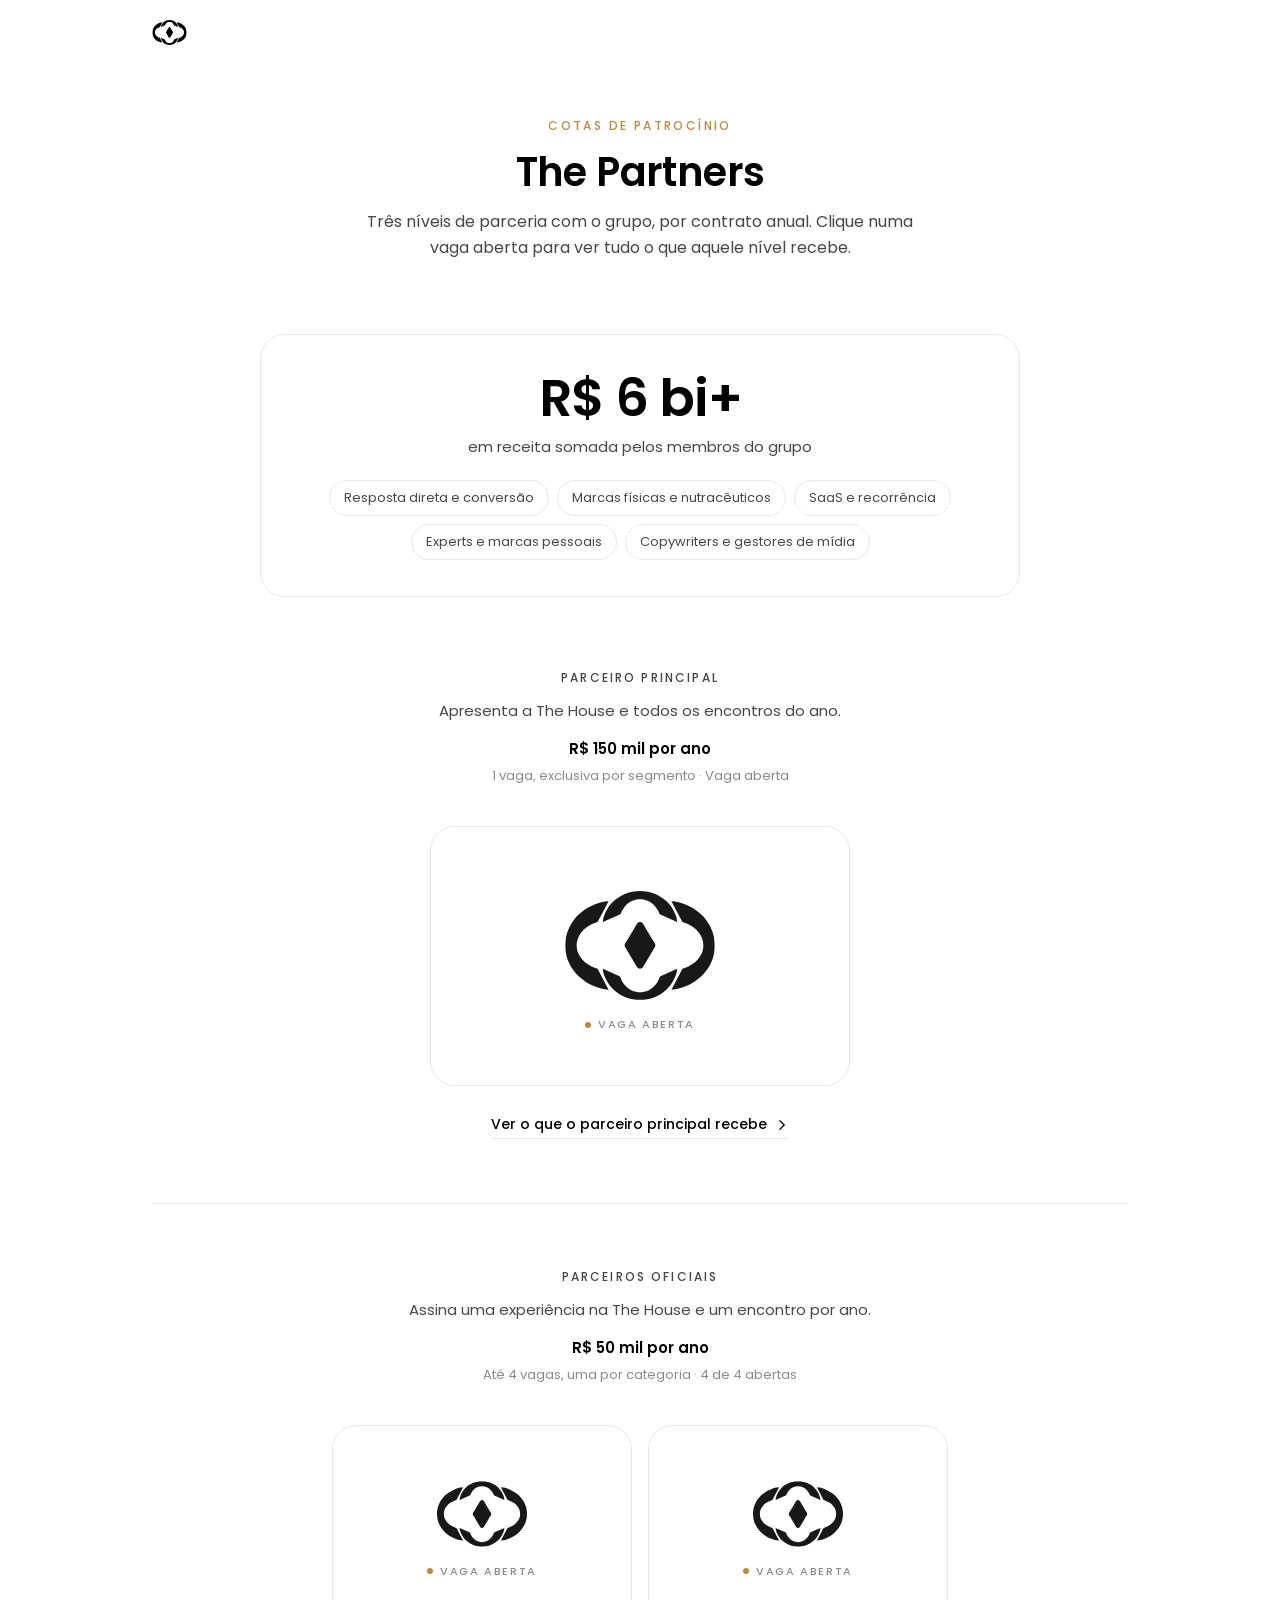
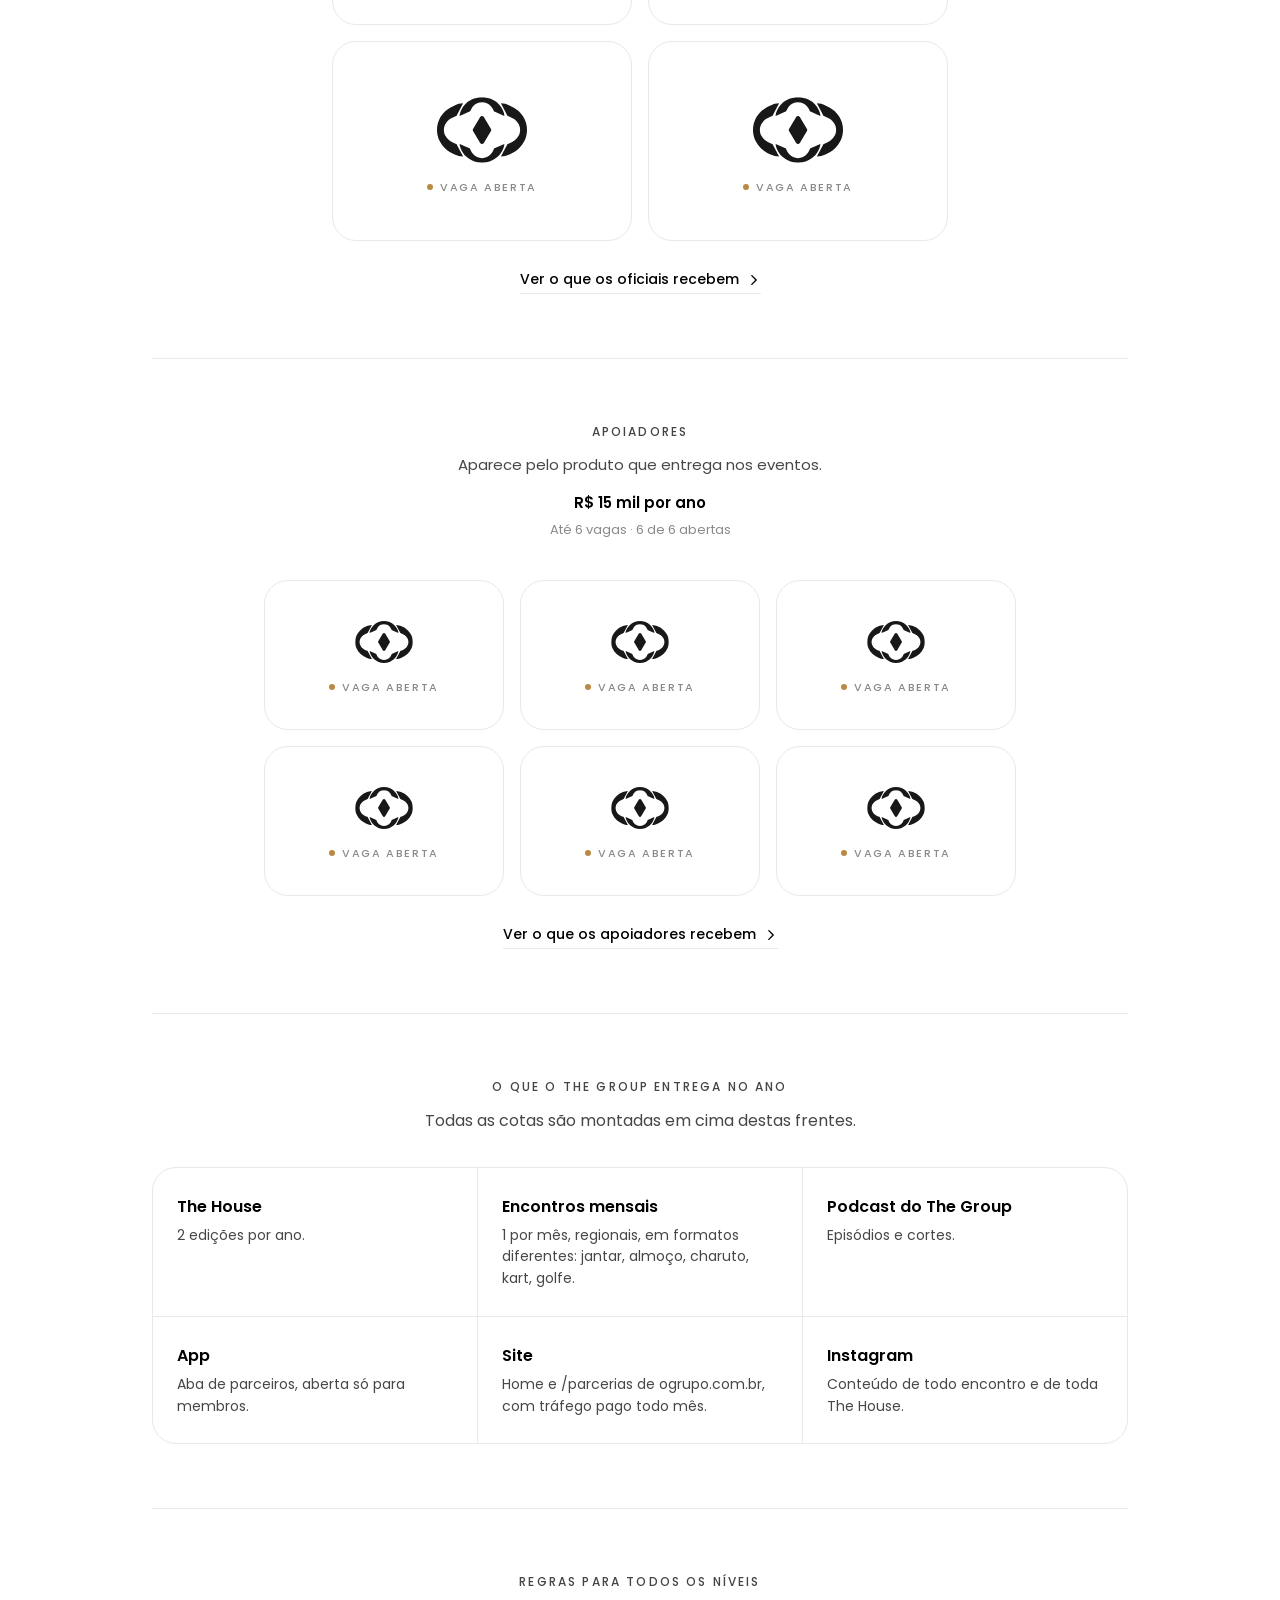
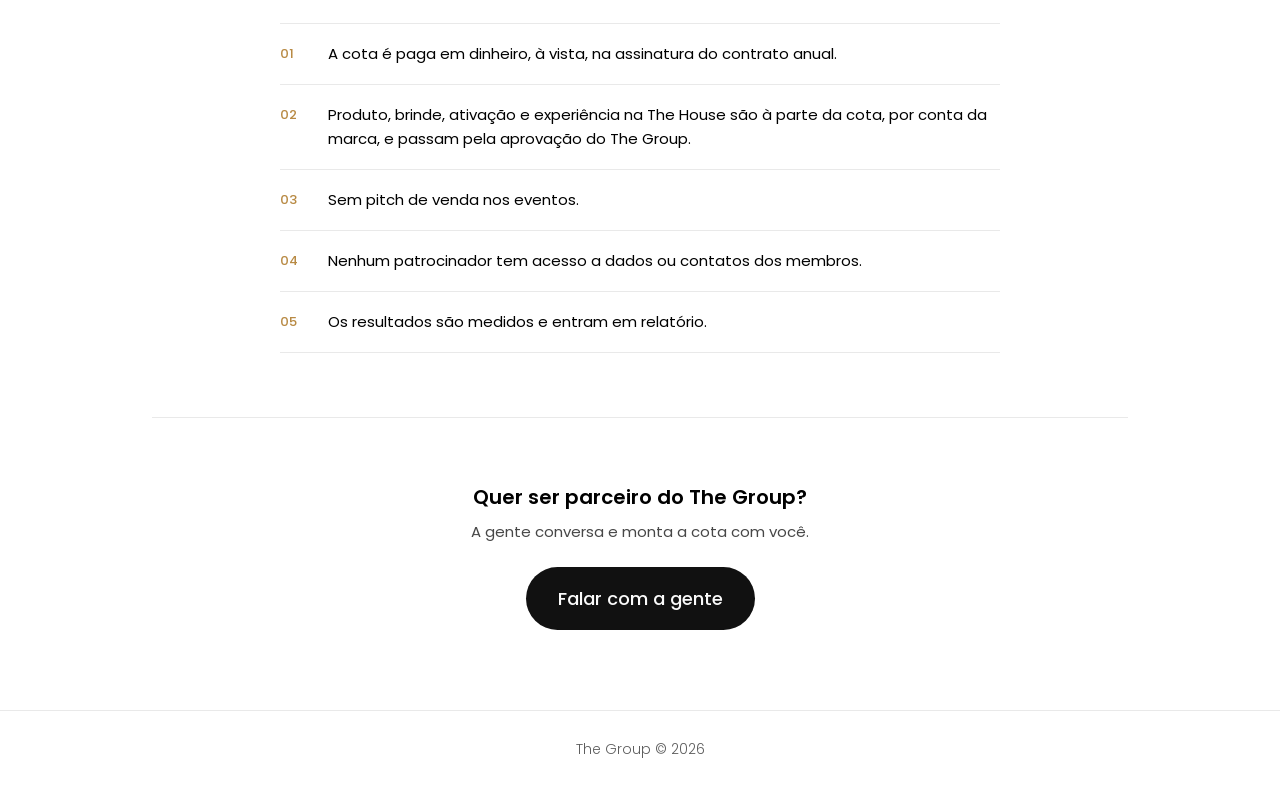
==== index.html @ 39c7a1d4 "Add files via upload" ====
<!doctype html>
<html lang="pt-BR">
<head>
<meta charset="utf-8">
<meta name="viewport" content="width=device-width, initial-scale=1, viewport-fit=cover">
<title>Parceiros · The Group</title>
<meta name="description" content="Três níveis de patrocínio do The Group, por contrato anual.">
<meta name="color-scheme" content="light">
<meta name="theme-color" content="#ffffff">
<meta name="robots" content="noindex">
<meta property="og:title" content="Parceiros · The Group">
<meta property="og:description" content="Três níveis de patrocínio do The Group, por contrato anual.">
<link rel="icon" href="https://map.group.the.br/favicon-32.png" sizes="32x32">
<link rel="apple-touch-icon" href="https://map.group.the.br/apple-touch-icon.png">
<link rel="preconnect" href="https://fonts.googleapis.com">
<link rel="preconnect" href="https://fonts.gstatic.com" crossorigin>
<link href="https://fonts.googleapis.com/css2?family=Poppins:wght@300;400;500;600&display=swap" rel="stylesheet">
<link rel="stylesheet" href="./style.css">
</head>
<body data-page="home" data-root="./">
<svg width="0" height="0" style="position:absolute" aria-hidden="true"><symbol id="tg" viewBox="0 0 59 43"><path d="M30.6908 12.918L35.3902 20.8021C35.6352 21.2154 35.6352 21.7224 35.3902 22.1378L30.6908 30.0177C30.1604 30.9081 28.8354 30.9081 28.3071 30.0177L23.6119 22.1378C23.3627 21.7224 23.3627 21.2154 23.6119 20.8021L28.3071 12.918C28.8375 12.0275 30.1625 12.0275 30.6908 12.918ZM44.1499 30.6866L37.3522 33.6967C37.2776 33.9459 37.1988 34.1973 37.103 34.438C36.6726 35.533 36.0868 36.4958 35.3348 37.3139C34.5871 38.1362 33.7115 38.7816 32.7124 39.2545C31.7133 39.7232 30.6397 39.9554 29.5 39.9554C28.3603 39.9554 27.2867 39.7211 26.2876 39.2545C25.2885 38.7837 24.4129 38.1362 23.6609 37.3139C22.9132 36.4958 22.3231 35.533 21.8971 34.438C21.7991 34.1973 21.7202 33.948 21.6457 33.6967L14.8501 30.6866C14.9375 32.2843 15.3124 33.1833 15.977 34.6084C16.7461 36.2615 17.7984 37.708 19.1362 38.9456C20.474 40.1833 22.027 41.159 23.7951 41.8705C25.5633 42.5799 27.4635 42.9356 29.5 42.9356C31.5365 42.9356 33.4431 42.5778 35.2283 41.8705C37.0135 41.159 38.5664 40.1833 39.8872 38.9456C41.208 37.708 42.2518 36.2615 43.0187 34.6084C43.6833 33.1812 44.0583 32.2843 44.1499 30.6866ZM14.8437 12.2512L21.7565 9.17936C21.8033 9.04302 22.9132 6.71252 23.6609 5.89023C24.4129 5.06795 25.2885 4.42459 26.2876 3.9538C27.2867 3.48514 28.356 3.2508 29.5 3.2508C30.644 3.2508 31.7133 3.48514 32.7124 3.9538C33.7115 4.42459 34.5871 5.06795 35.3348 5.89023C36.0868 6.71252 36.6726 7.67114 37.103 8.7661C37.1562 8.90244 37.1945 9.04302 37.2414 9.17936L44.1541 12.2512C44.0711 10.6322 43.6919 9.72899 43.0208 8.29958C42.2518 6.66566 41.2101 5.22773 39.8893 3.99005C38.5686 2.7481 37.0156 1.77452 35.2304 1.06514C33.4453 0.353625 31.5387 0 29.5021 0C27.4656 0 25.5654 0.353625 23.7973 1.06514C22.0291 1.77452 20.4762 2.7481 19.1384 3.99005C17.8005 5.22773 16.7461 6.66353 15.9792 8.29958C15.3081 9.72899 14.9289 10.6322 14.8459 12.2512H14.8437ZM12.183 30.5204C10.6599 30.0091 9.32845 29.3083 8.18875 28.4179C7.0448 27.5253 6.15008 26.4836 5.49609 25.2928C4.84209 24.1041 4.51617 22.8301 4.51617 21.4689C4.51617 20.1076 4.84209 18.8359 5.49609 17.6451C6.15008 16.4564 7.0448 15.4126 8.18875 14.5221C9.32845 13.6295 10.6599 12.9265 12.183 12.4174C12.3705 12.3556 12.5643 12.3108 12.7561 12.2555L17.1125 4.03051C14.865 4.13063 13.5208 4.57587 11.5354 5.37259C9.26243 6.28861 7.2621 7.53269 5.54297 9.1027C3.82171 10.6748 2.46471 12.5239 1.4784 14.6499C0.49208 16.7759 0 19.0489 0 21.471C0 23.8931 0.49208 26.1576 1.4784 28.2624C2.46471 30.3649 3.82384 32.214 5.54297 33.8053C7.26423 35.4009 9.26243 36.6556 11.5354 37.5674C13.5208 38.3662 14.8672 38.8115 17.1125 38.9137L12.7561 30.6887C12.5643 30.6333 12.3705 30.5843 12.183 30.5225V30.5204ZM46.817 30.5204C48.3401 30.0091 49.6716 29.3083 50.8112 28.4179C51.9552 27.5253 52.8499 26.4836 53.5039 25.2928C54.1579 24.1041 54.4838 22.8301 54.4838 21.4689C54.4838 20.1076 54.1579 18.8359 53.5039 17.6451C52.8499 16.4564 51.9552 15.4126 50.8112 14.5221C49.6716 13.6295 48.3401 12.9265 46.817 12.4174C46.6295 12.3556 46.4357 12.3108 46.2439 12.2555L41.8875 4.03051C44.135 4.13063 45.4792 4.57587 47.4646 5.37259C49.7376 6.28861 51.7379 7.53269 53.457 9.1027C55.1783 10.6748 56.5353 12.5239 57.5216 14.6499C58.5079 16.7759 59 19.0489 59 21.471C59 23.8931 58.5079 26.1576 57.5216 28.2624C56.5353 30.3649 55.1762 32.214 53.457 33.8053C51.7358 35.4009 49.7376 36.6556 47.4646 37.5674C45.4792 38.3662 44.1328 38.8115 41.8875 38.9137L46.2439 30.6887C46.4357 30.6333 46.6295 30.5843 46.817 30.5225V30.5204Z"/></symbol></svg>
<header class="top">
  <a class="home" href="https://ogrupo.com.br" aria-label="The Group"><svg class="icon" viewBox="0 0 59 43"><use href="#tg"></use></svg></a>
  
</header>
<main id="app"></main>
<footer><p><a href="https://ogrupo.com.br">The Group</a> © <span id="ano">2026</span></p></footer>
<script src="./site.js"></script>
</body>
</html>
---- style.css ----
:root {
  --bg: #ffffff;
  --ink: #000000;
  --ink-2: #474747;
  --label: #444444;
  --muted: #8a8a8a;
  --line: #e9e9e9;
  --soft: #f7f7f5;
  --dark: #111111;
  --gold: #b88a44;
  --on-dark: #fafafa;
  --on-dark-2: #bdbdbd;
}

* { box-sizing: border-box; -webkit-tap-highlight-color: transparent; }
html { scroll-behavior: smooth; }
html, body { margin: 0; background: var(--bg); color: var(--ink); }
body {
  font-family: Poppins, -apple-system, BlinkMacSystemFont, "Helvetica Neue", Arial, sans-serif;
  -webkit-font-smoothing: antialiased;
  min-height: 100vh;
}
a { color: inherit; }
img { max-width: 100%; }
svg.icon { display: block; fill: currentColor; }

.wrap { width: 100%; max-width: 1024px; margin: 0 auto; padding: 0 24px; }

/* Topo */
.top {
  display: flex; align-items: center; justify-content: space-between;
  padding: max(20px, env(safe-area-inset-top)) 24px 0; max-width: 1024px; margin: 0 auto;
}
.top .home { width: 35px; height: 25px; color: var(--ink); }
.top .home svg { width: 100%; height: 100%; }
.top .back {
  font-size: 14px; font-weight: 500; color: var(--ink-2); text-decoration: none;
  display: inline-flex; align-items: center; gap: 8px;
}
.top .back:hover { color: var(--ink); }

/* Títulos */
.hero { text-align: center; padding-top: 72px; padding-bottom: 24px; }
.eyebrow {
  color: var(--gold); font-weight: 500; font-size: 12px; letter-spacing: 2.4px;
  text-transform: uppercase; margin: 0 0 14px;
}
h1 {
  font-weight: 600; font-size: clamp(30px, 6vw, 40px); line-height: 1.15;
  letter-spacing: -0.6px; margin: 0 0 14px; text-wrap: balance;
}
.lead {
  font-size: 16px; line-height: 1.65; color: var(--ink); margin: 0 auto; max-width: 560px;
  text-wrap: pretty;
}
.lead.muted { color: var(--ink-2); }

.label {
  font-size: 12px; font-weight: 500; letter-spacing: 2.16px; text-transform: uppercase;
  color: var(--label); margin: 0; text-align: center;
}
.label.left { text-align: left; }

hr.sep { border: 0; border-top: 1px solid var(--line); margin: 0; }

/* Audiência */
.audience {
  margin: 48px auto 8px; max-width: 760px; text-align: center;
  border: 1px solid var(--line); border-radius: 24px; padding: 36px 28px;
}
.audience .big {
  font-size: clamp(34px, 7vw, 52px); font-weight: 600; letter-spacing: -1px; line-height: 1.05; margin: 0;
}
.audience .big-sub { font-size: 15px; color: var(--ink-2); margin: 10px 0 22px; }
.chips { display: flex; flex-wrap: wrap; gap: 8px; justify-content: center; margin: 0; padding: 0; list-style: none; }
.chips li {
  font-size: 13px; color: var(--ink-2); border: 1px solid var(--line); border-radius: 999px; padding: 7px 14px;
}

/* Níveis na home */
.tier { padding-top: 64px; padding-bottom: 64px; text-align: center; }
.tier .desc { font-size: 15px; color: var(--ink-2); margin: 12px auto 0; max-width: 520px; line-height: 1.6; }
.tier .count { font-size: 13px; color: var(--muted); margin: 6px 0 0; }
.tier .more {
  display: inline-flex; align-items: center; gap: 8px; margin-top: 28px;
  font-size: 14px; font-weight: 500; text-decoration: none; color: var(--ink);
  border-bottom: 1px solid var(--line); padding-bottom: 3px;
}
.tier .more:hover { border-color: var(--ink); }

.slots { display: grid; gap: 16px; margin: 40px auto 0; justify-content: center; }
.slots.principal { grid-template-columns: minmax(0, 420px); }
.slots.oficiais { grid-template-columns: repeat(2, minmax(0, 300px)); }
.slots.apoiadores { grid-template-columns: repeat(3, minmax(0, 240px)); }

.slot {
  position: relative; display: flex; flex-direction: column; align-items: center; justify-content: center;
  gap: 16px; text-decoration: none; color: var(--ink);
  border: 1px solid var(--line); border-radius: 24px; background: var(--bg);
  transition: border-color .18s, transform .12s, box-shadow .18s;
}
.slots.principal .slot { min-height: 260px; padding: 40px 24px 28px; }
.slots.oficiais .slot { min-height: 200px; padding: 32px 20px 22px; }
.slots.apoiadores .slot { min-height: 150px; padding: 24px 16px 18px; }
.slot .mark { color: var(--ink); }
.slots.principal .mark { width: 150px; height: 109px; }
.slots.oficiais .mark { width: 90px; height: 66px; }
.slots.apoiadores .mark { width: 58px; height: 42px; }
.slot .mark svg { width: 100%; height: 100%; }
.slot .logo { width: 100%; display: flex; align-items: center; justify-content: center; }
.slots.principal .logo img { height: 96px; width: auto; max-width: min(260px, 100%); object-fit: contain; }
.slots.oficiais .logo img { height: 60px; width: auto; max-width: min(180px, 100%); object-fit: contain; }
.slots.apoiadores .logo img { height: 40px; width: auto; max-width: min(130px, 100%); object-fit: contain; }
.slot .state {
  font-size: 11px; font-weight: 500; letter-spacing: 1.6px; text-transform: uppercase; color: var(--muted);
  display: inline-flex; align-items: center; gap: 7px;
}
.slot .state i { width: 6px; height: 6px; border-radius: 50%; background: var(--gold); display: inline-block; }
.slot.filled .state i { background: var(--ink); }
.slot .name { font-size: 13px; color: var(--ink-2); margin-top: -8px; }
.slot.open { cursor: pointer; }
.slot.open .mark { opacity: .9; }
@media (hover: hover) {
  .slot.open:hover { border-color: var(--ink); }
  .slot.open:hover .state { color: var(--ink); }
}
.slot:active { transform: scale(.99); }
.slot:focus-visible { outline: 2px solid var(--ink); outline-offset: 3px; }
.slot.hl { border-color: var(--gold); box-shadow: 0 0 0 1px var(--gold); }

/* Base anual */
.base { padding-top: 64px; padding-bottom: 64px; }
.base-grid {
  display: grid; grid-template-columns: repeat(3, 1fr); gap: 1px; background: var(--line);
  border: 1px solid var(--line); border-radius: 24px; overflow: hidden; margin-top: 32px;
}
.base-grid div { background: var(--bg); padding: 26px 24px; }
.base-grid h3 { font-size: 16px; font-weight: 600; margin: 0 0 6px; }
.base-grid p { font-size: 14px; color: var(--ink-2); margin: 0; line-height: 1.55; }

/* Regras */
.rules { padding-top: 64px; padding-bottom: 64px; }
.rules ol {
  list-style: none; margin: 32px auto 0; padding: 0; max-width: 720px; counter-reset: r;
  border-top: 1px solid var(--line);
}
.rules li {
  counter-increment: r; display: grid; grid-template-columns: 40px 1fr; gap: 8px;
  padding: 18px 0; border-bottom: 1px solid var(--line); font-size: 15px; line-height: 1.6;
}
.rules li::before { content: counter(r, decimal-leading-zero); color: var(--gold); font-size: 13px; font-weight: 500; padding-top: 2px; }

/* Chamada */
.cta { text-align: center; padding-top: 64px; padding-bottom: 80px; }
.cta h2 { font-size: 20px; font-weight: 600; margin: 0 0 8px; }
.cta p { font-size: 15px; color: var(--ink-2); margin: 0 0 24px; }
.btn {
  display: inline-block; text-decoration: none; text-align: center;
  font-size: 18px; font-weight: 500; color: var(--on-dark); background: var(--dark);
  border-radius: 35px; padding: 18px 32px; transition: opacity .18s, transform .12s;
}
.btn:hover { opacity: .88; }
.btn:active { transform: scale(.99); }

/* Página do nível */
.tier-page .hero { padding-top: 56px; }
.tier-page .slots { margin-top: 32px; }
.status { font-size: 14px; color: var(--ink-2); text-align: center; margin: 18px 0 0; }
.status b { color: var(--ink); font-weight: 600; }
.price { text-align: center; font-size: 15px; margin: 14px 0 0; }
.price b { font-weight: 600; }

.gets { padding-top: 56px; padding-bottom: 24px; }
.gets dl { margin: 28px 0 0; border-top: 1px solid var(--line); }
.gets .row {
  display: grid; grid-template-columns: 220px 1fr; gap: 24px;
  padding: 22px 0; border-bottom: 1px solid var(--line);
}
.gets dt { font-size: 15px; font-weight: 600; margin: 0; }
.gets dd { margin: 0; font-size: 15px; line-height: 1.65; color: var(--ink-2); }
.gets dd strong { color: var(--ink); font-weight: 600; }
.gets dd ul { margin: 0; padding-left: 18px; }
.gets dd li { margin: 0 0 6px; }
.gets dd li:last-child { margin: 0; }

.compare { padding-top: 40px; padding-bottom: 8px; }
.compare-grid { display: grid; grid-template-columns: repeat(3, 1fr); gap: 12px; margin-top: 24px; }
.compare a {
  display: block; text-decoration: none; border: 1px solid var(--line); border-radius: 18px; padding: 20px 20px 18px;
  transition: border-color .18s;
}
.compare a:hover { border-color: var(--ink); }
.compare a.here { background: var(--soft); pointer-events: none; }
.compare a .t { font-size: 15px; font-weight: 600; margin: 0 0 6px; }
.compare a .s { font-size: 13px; color: var(--ink-2); margin: 0; line-height: 1.5; }
.compare a .o { font-size: 12px; color: var(--muted); margin: 12px 0 0; }

/* Rodapé */
footer { border-top: 1px solid var(--line); padding: 28px 24px max(28px, env(safe-area-inset-bottom)); text-align: center; }
footer p { font-size: 14px; font-weight: 300; color: #5e5e5e; margin: 0; }
footer a { text-decoration: none; }
footer a:hover { text-decoration: underline; }

/* Celular */
@media (max-width: 720px) {
  .hero { padding-top: 48px; }
  .tier, .base, .rules { padding-top: 48px; padding-bottom: 48px; }
  .slots.oficiais { grid-template-columns: repeat(2, minmax(0, 1fr)); }
  .slots.apoiadores { grid-template-columns: repeat(2, minmax(0, 1fr)); }
  .slots.principal .slot { min-height: 220px; }
  .slots.principal .mark { width: 120px; height: 87px; }
  .slots.oficiais .slot { min-height: 160px; }
  .slots.oficiais .mark { width: 66px; height: 48px; }
  .base-grid { grid-template-columns: 1fr; }
  .gets .row { grid-template-columns: 1fr; gap: 6px; }
  .compare-grid { grid-template-columns: 1fr; }
  .slots { gap: 12px; }
}
@media (prefers-reduced-motion: reduce) { html { scroll-behavior: auto; } }
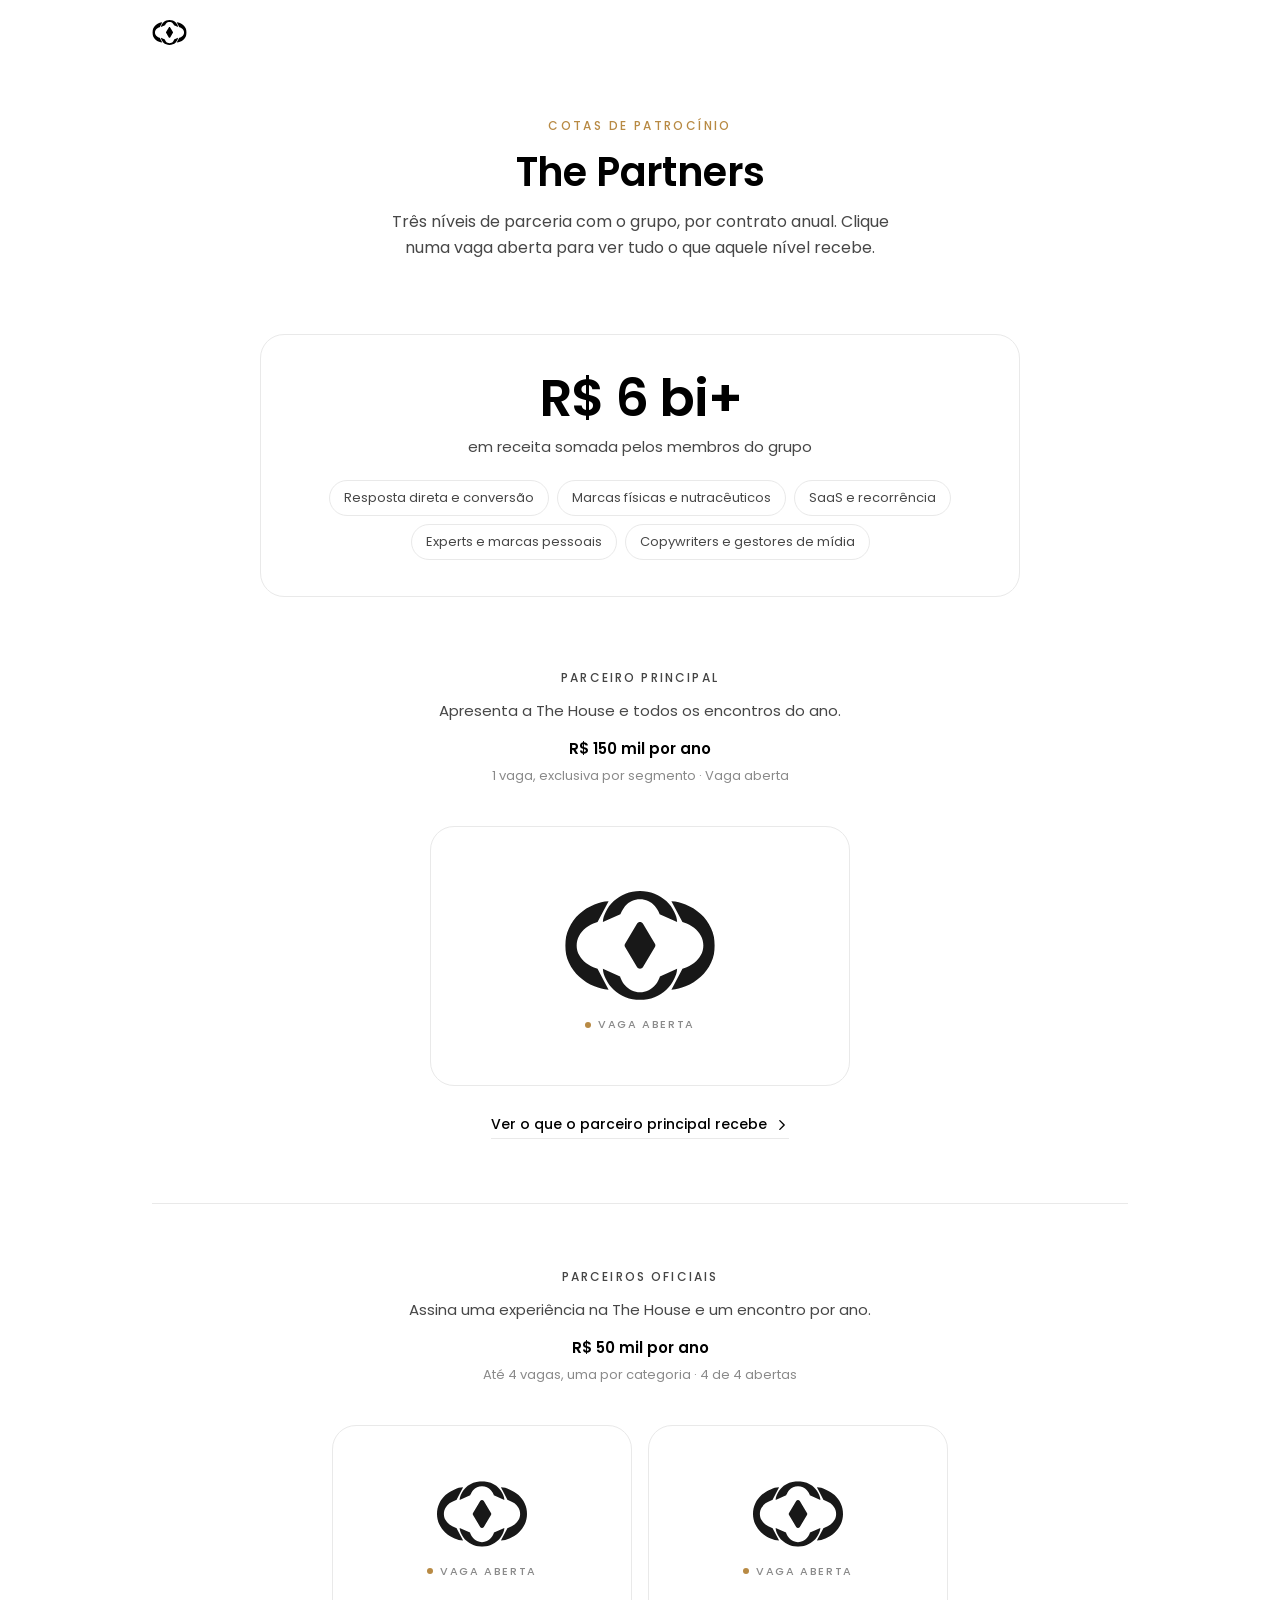
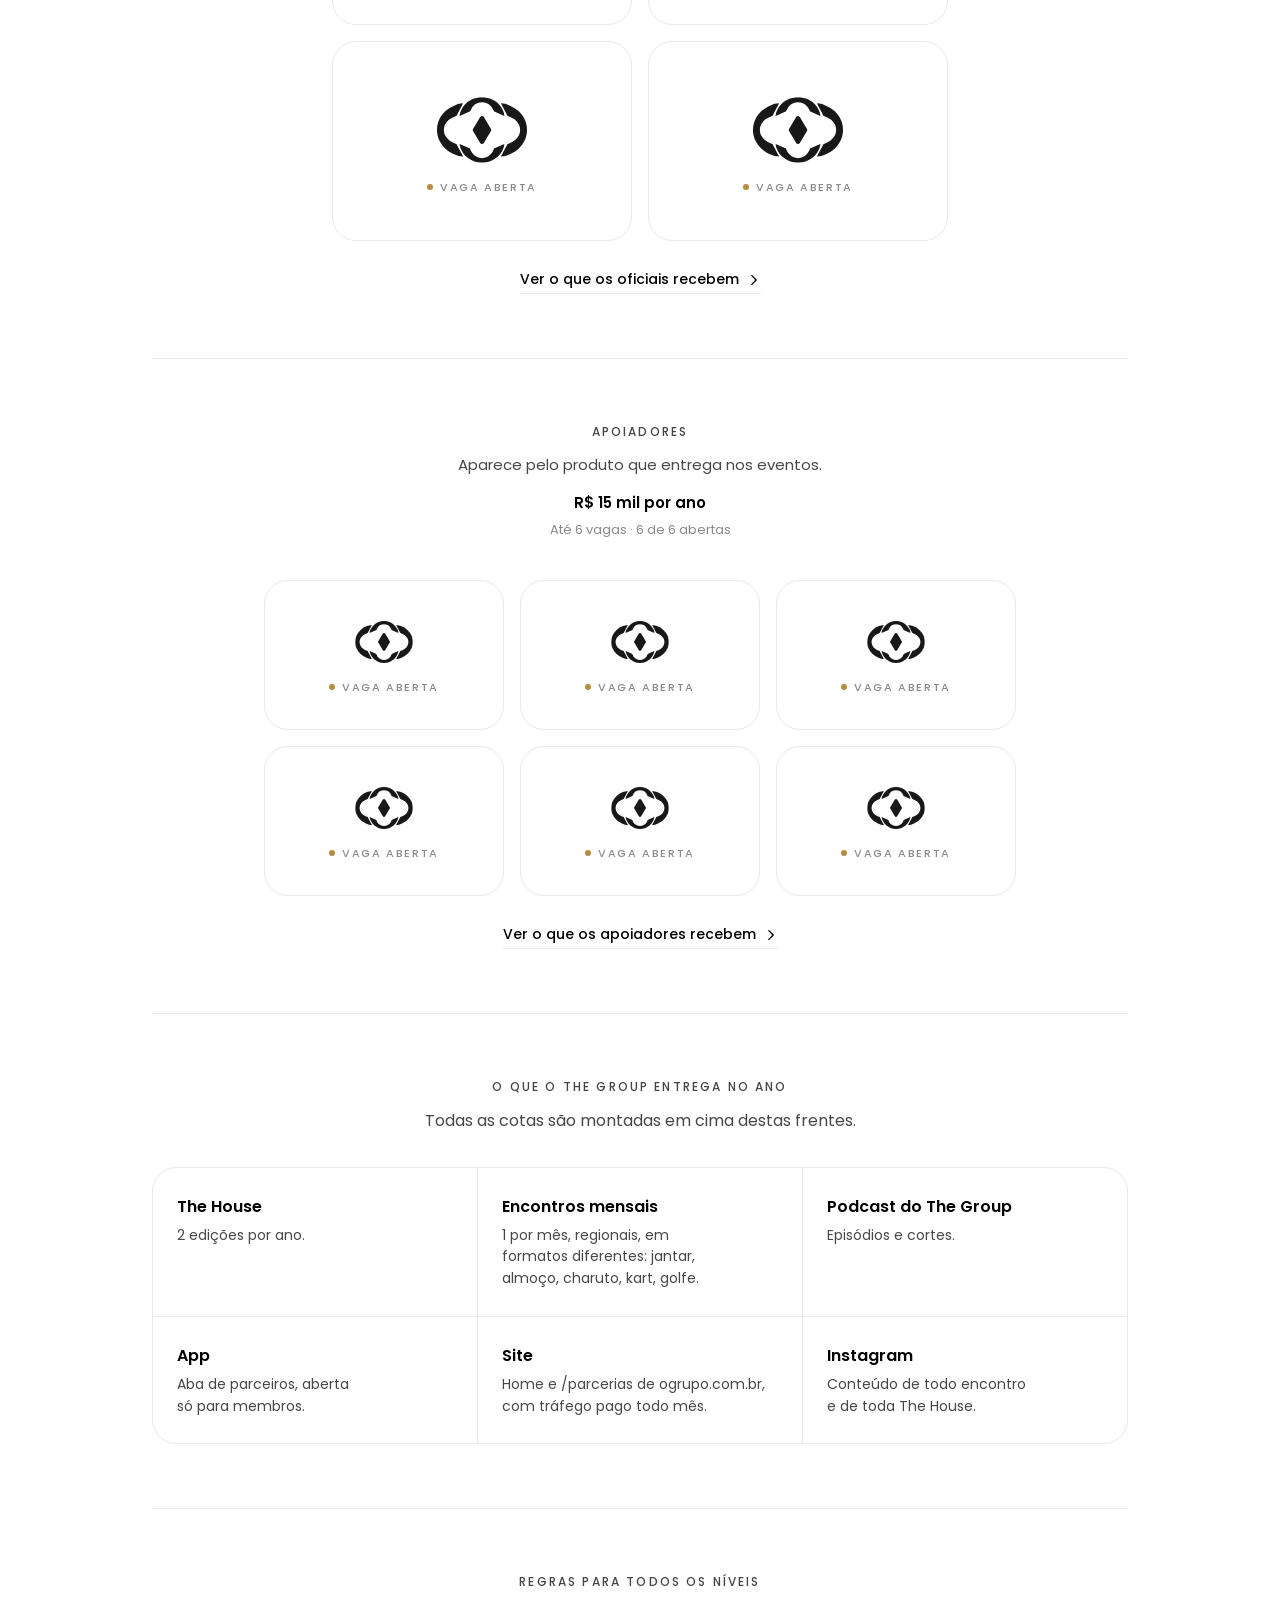
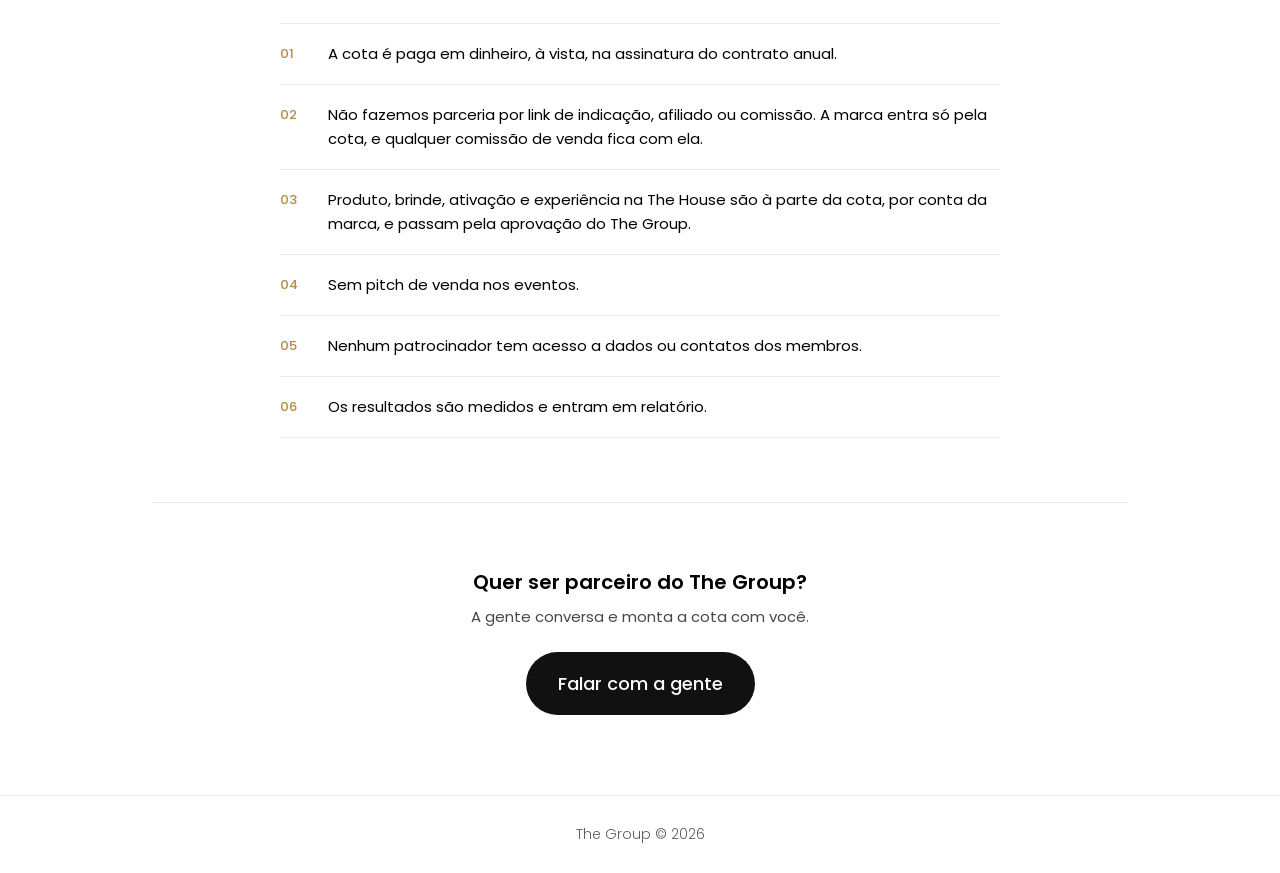
==== commit d7ec9207: "Add files via upload" ====
--- a/index.html
+++ b/index.html
@@ -15,7 +15,7 @@
 <link rel="preconnect" href="https://fonts.googleapis.com">
 <link rel="preconnect" href="https://fonts.gstatic.com" crossorigin>
 <link href="https://fonts.googleapis.com/css2?family=Poppins:wght@300;400;500;600&display=swap" rel="stylesheet">
-<link rel="stylesheet" href="./style.css">
+<link rel="stylesheet" href="./style.css?v=3">
 </head>
 <body data-page="home" data-root="./">
 <svg width="0" height="0" style="position:absolute" aria-hidden="true"><symbol id="tg" viewBox="0 0 59 43"><path d="M30.6908 12.918L35.3902 20.8021C35.6352 21.2154 35.6352 21.7224 35.3902 22.1378L30.6908 30.0177C30.1604 30.9081 28.8354 30.9081 28.3071 30.0177L23.6119 22.1378C23.3627 21.7224 23.3627 21.2154 23.6119 20.8021L28.3071 12.918C28.8375 12.0275 30.1625 12.0275 30.6908 12.918ZM44.1499 30.6866L37.3522 33.6967C37.2776 33.9459 37.1988 34.1973 37.103 34.438C36.6726 35.533 36.0868 36.4958 35.3348 37.3139C34.5871 38.1362 33.7115 38.7816 32.7124 39.2545C31.7133 39.7232 30.6397 39.9554 29.5 39.9554C28.3603 39.9554 27.2867 39.7211 26.2876 39.2545C25.2885 38.7837 24.4129 38.1362 23.6609 37.3139C22.9132 36.4958 22.3231 35.533 21.8971 34.438C21.7991 34.1973 21.7202 33.948 21.6457 33.6967L14.8501 30.6866C14.9375 32.2843 15.3124 33.1833 15.977 34.6084C16.7461 36.2615 17.7984 37.708 19.1362 38.9456C20.474 40.1833 22.027 41.159 23.7951 41.8705C25.5633 42.5799 27.4635 42.9356 29.5 42.9356C31.5365 42.9356 33.4431 42.5778 35.2283 41.8705C37.0135 41.159 38.5664 40.1833 39.8872 38.9456C41.208 37.708 42.2518 36.2615 43.0187 34.6084C43.6833 33.1812 44.0583 32.2843 44.1499 30.6866ZM14.8437 12.2512L21.7565 9.17936C21.8033 9.04302 22.9132 6.71252 23.6609 5.89023C24.4129 5.06795 25.2885 4.42459 26.2876 3.9538C27.2867 3.48514 28.356 3.2508 29.5 3.2508C30.644 3.2508 31.7133 3.48514 32.7124 3.9538C33.7115 4.42459 34.5871 5.06795 35.3348 5.89023C36.0868 6.71252 36.6726 7.67114 37.103 8.7661C37.1562 8.90244 37.1945 9.04302 37.2414 9.17936L44.1541 12.2512C44.0711 10.6322 43.6919 9.72899 43.0208 8.29958C42.2518 6.66566 41.2101 5.22773 39.8893 3.99005C38.5686 2.7481 37.0156 1.77452 35.2304 1.06514C33.4453 0.353625 31.5387 0 29.5021 0C27.4656 0 25.5654 0.353625 23.7973 1.06514C22.0291 1.77452 20.4762 2.7481 19.1384 3.99005C17.8005 5.22773 16.7461 6.66353 15.9792 8.29958C15.3081 9.72899 14.9289 10.6322 14.8459 12.2512H14.8437ZM12.183 30.5204C10.6599 30.0091 9.32845 29.3083 8.18875 28.4179C7.0448 27.5253 6.15008 26.4836 5.49609 25.2928C4.84209 24.1041 4.51617 22.8301 4.51617 21.4689C4.51617 20.1076 4.84209 18.8359 5.49609 17.6451C6.15008 16.4564 7.0448 15.4126 8.18875 14.5221C9.32845 13.6295 10.6599 12.9265 12.183 12.4174C12.3705 12.3556 12.5643 12.3108 12.7561 12.2555L17.1125 4.03051C14.865 4.13063 13.5208 4.57587 11.5354 5.37259C9.26243 6.28861 7.2621 7.53269 5.54297 9.1027C3.82171 10.6748 2.46471 12.5239 1.4784 14.6499C0.49208 16.7759 0 19.0489 0 21.471C0 23.8931 0.49208 26.1576 1.4784 28.2624C2.46471 30.3649 3.82384 32.214 5.54297 33.8053C7.26423 35.4009 9.26243 36.6556 11.5354 37.5674C13.5208 38.3662 14.8672 38.8115 17.1125 38.9137L12.7561 30.6887C12.5643 30.6333 12.3705 30.5843 12.183 30.5225V30.5204ZM46.817 30.5204C48.3401 30.0091 49.6716 29.3083 50.8112 28.4179C51.9552 27.5253 52.8499 26.4836 53.5039 25.2928C54.1579 24.1041 54.4838 22.8301 54.4838 21.4689C54.4838 20.1076 54.1579 18.8359 53.5039 17.6451C52.8499 16.4564 51.9552 15.4126 50.8112 14.5221C49.6716 13.6295 48.3401 12.9265 46.817 12.4174C46.6295 12.3556 46.4357 12.3108 46.2439 12.2555L41.8875 4.03051C44.135 4.13063 45.4792 4.57587 47.4646 5.37259C49.7376 6.28861 51.7379 7.53269 53.457 9.1027C55.1783 10.6748 56.5353 12.5239 57.5216 14.6499C58.5079 16.7759 59 19.0489 59 21.471C59 23.8931 58.5079 26.1576 57.5216 28.2624C56.5353 30.3649 55.1762 32.214 53.457 33.8053C51.7358 35.4009 49.7376 36.6556 47.4646 37.5674C45.4792 38.3662 44.1328 38.8115 41.8875 38.9137L46.2439 30.6887C46.4357 30.6333 46.6295 30.5843 46.817 30.5225V30.5204Z"/></symbol></svg>
@@ -25,6 +25,6 @@
 </header>
 <main id="app"></main>
 <footer><p><a href="https://ogrupo.com.br">The Group</a> © <span id="ano">2026</span></p></footer>
-<script src="./site.js"></script>
+<script src="./site.js?v=3"></script>
 </body>
 </html>
--- a/style.css
+++ b/style.css
@@ -217,3 +217,8 @@
   .slots { gap: 12px; }
 }
 @media (prefers-reduced-motion: reduce) { html { scroll-behavior: auto; } }
+
+/* Quebra de linha: frases curtas equilibradas, parágrafos sem palavra sozinha no fim */
+h1, h2, h3, .lead, .desc, .big-sub, .price, .count, .status, .cta p, .compare .s, .base-grid p, .gets dt { text-wrap: balance; }
+.gets dd, .gets dd li, .rules li, footer p { text-wrap: pretty; }
+.lead { max-width: 600px; }
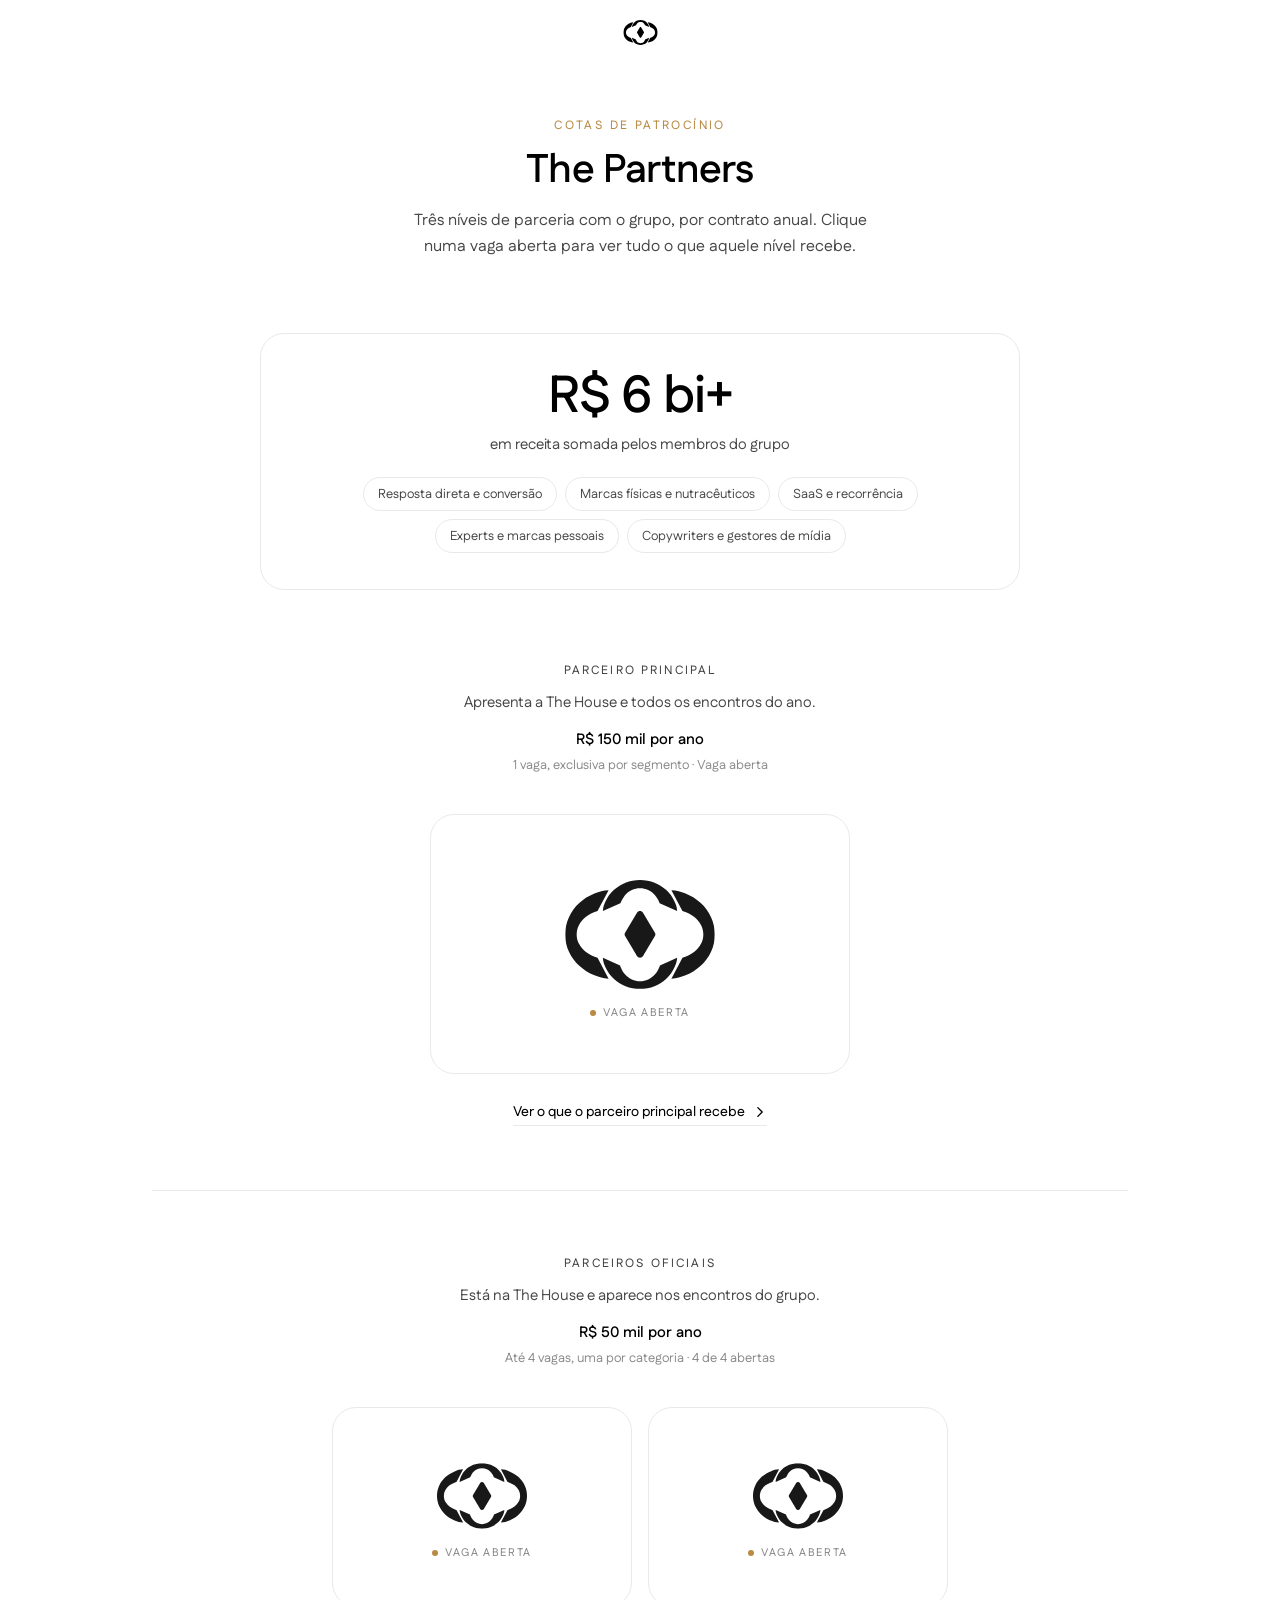
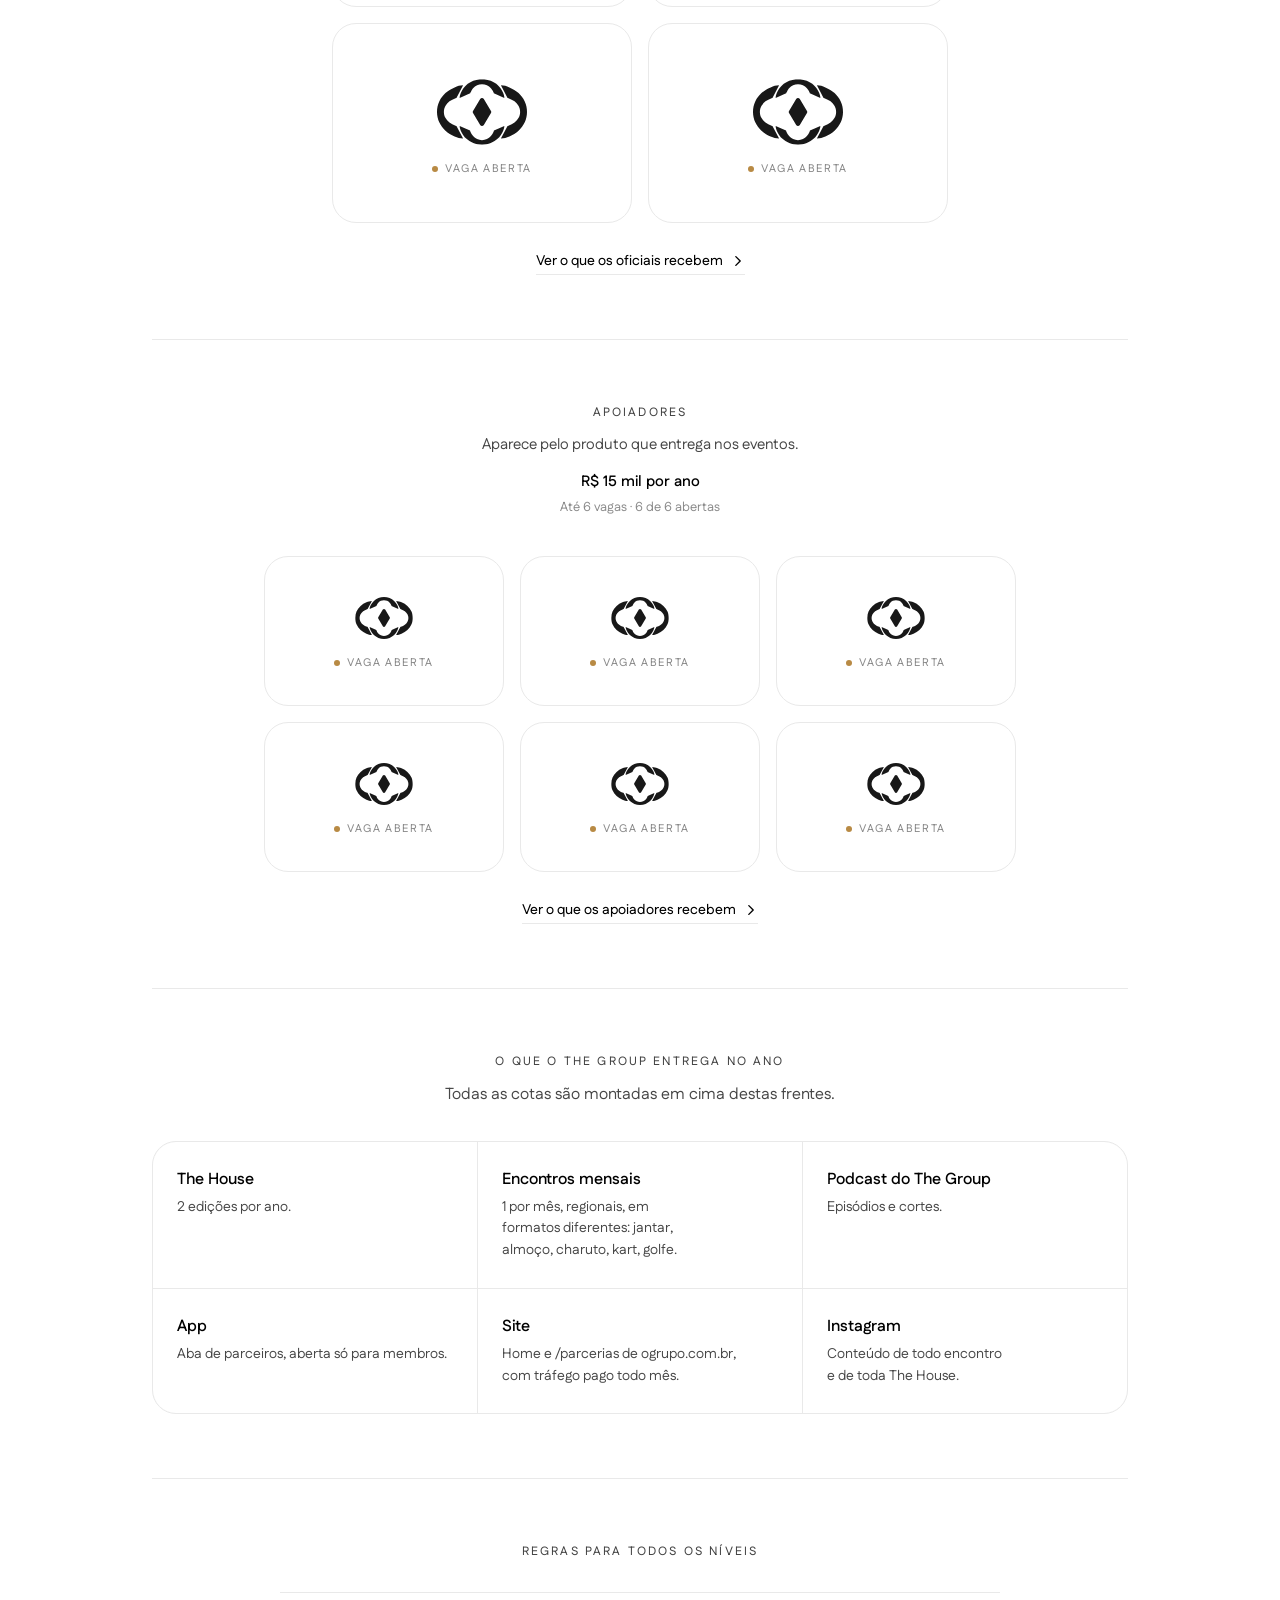
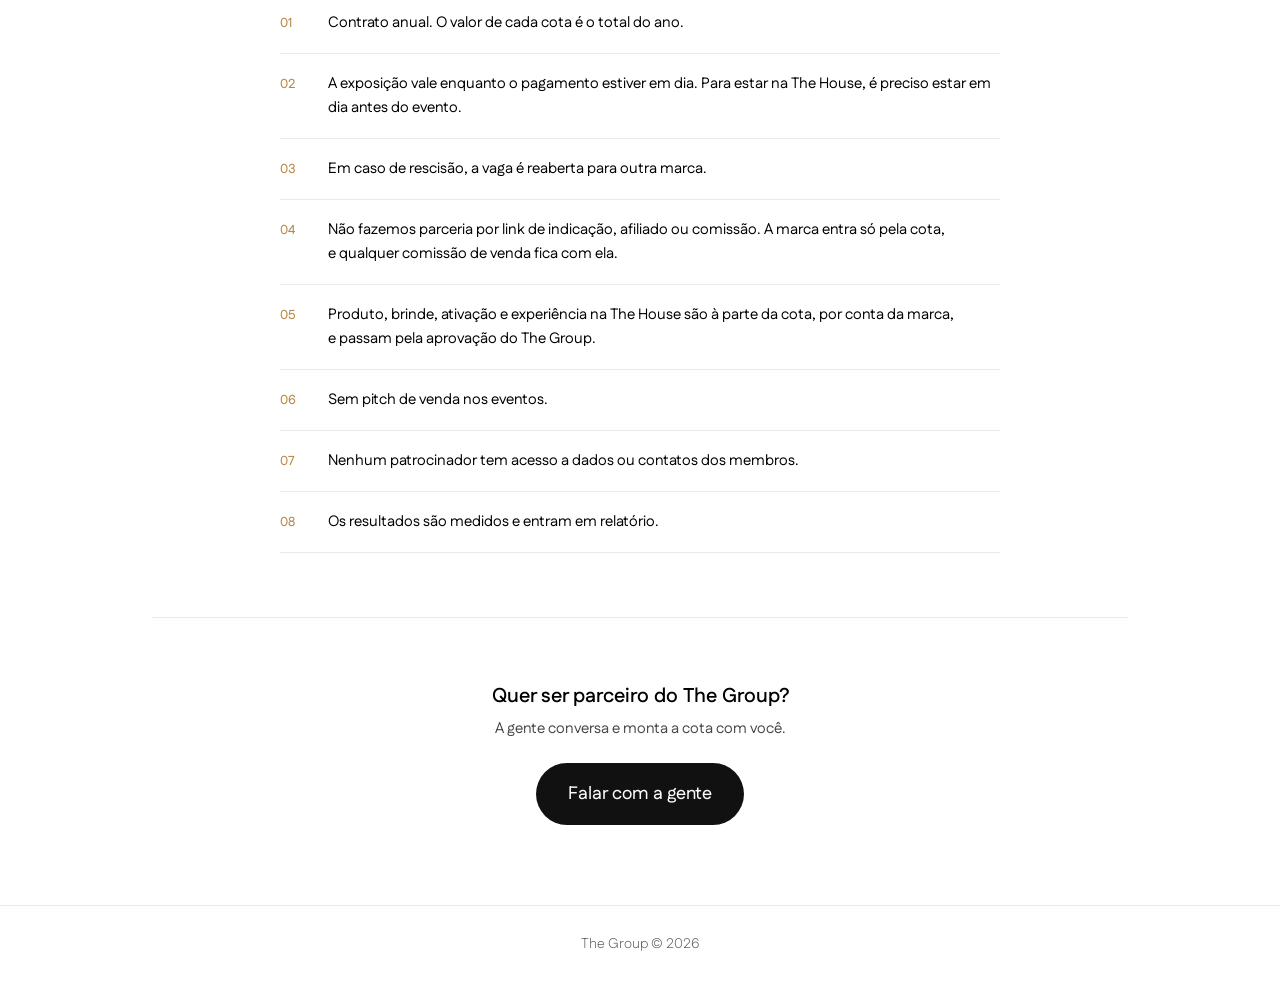
==== commit 344fb198: "Fonte Fustat no lugar da Poppins" ====
--- a/index.html
+++ b/index.html
@@ -14,8 +14,8 @@
 <link rel="apple-touch-icon" href="https://map.group.the.br/apple-touch-icon.png">
 <link rel="preconnect" href="https://fonts.googleapis.com">
 <link rel="preconnect" href="https://fonts.gstatic.com" crossorigin>
-<link href="https://fonts.googleapis.com/css2?family=Poppins:wght@300;400;500;600&display=swap" rel="stylesheet">
-<link rel="stylesheet" href="./style.css?v=3">
+<link href="https://fonts.googleapis.com/css2?family=Fustat:wght@200..800&display=swap" rel="stylesheet">
+<link rel="stylesheet" href="./style.css?v=4">
 </head>
 <body data-page="home" data-root="./">
 <svg width="0" height="0" style="position:absolute" aria-hidden="true"><symbol id="tg" viewBox="0 0 59 43"><path d="M30.6908 12.918L35.3902 20.8021C35.6352 21.2154 35.6352 21.7224 35.3902 22.1378L30.6908 30.0177C30.1604 30.9081 28.8354 30.9081 28.3071 30.0177L23.6119 22.1378C23.3627 21.7224 23.3627 21.2154 23.6119 20.8021L28.3071 12.918C28.8375 12.0275 30.1625 12.0275 30.6908 12.918ZM44.1499 30.6866L37.3522 33.6967C37.2776 33.9459 37.1988 34.1973 37.103 34.438C36.6726 35.533 36.0868 36.4958 35.3348 37.3139C34.5871 38.1362 33.7115 38.7816 32.7124 39.2545C31.7133 39.7232 30.6397 39.9554 29.5 39.9554C28.3603 39.9554 27.2867 39.7211 26.2876 39.2545C25.2885 38.7837 24.4129 38.1362 23.6609 37.3139C22.9132 36.4958 22.3231 35.533 21.8971 34.438C21.7991 34.1973 21.7202 33.948 21.6457 33.6967L14.8501 30.6866C14.9375 32.2843 15.3124 33.1833 15.977 34.6084C16.7461 36.2615 17.7984 37.708 19.1362 38.9456C20.474 40.1833 22.027 41.159 23.7951 41.8705C25.5633 42.5799 27.4635 42.9356 29.5 42.9356C31.5365 42.9356 33.4431 42.5778 35.2283 41.8705C37.0135 41.159 38.5664 40.1833 39.8872 38.9456C41.208 37.708 42.2518 36.2615 43.0187 34.6084C43.6833 33.1812 44.0583 32.2843 44.1499 30.6866ZM14.8437 12.2512L21.7565 9.17936C21.8033 9.04302 22.9132 6.71252 23.6609 5.89023C24.4129 5.06795 25.2885 4.42459 26.2876 3.9538C27.2867 3.48514 28.356 3.2508 29.5 3.2508C30.644 3.2508 31.7133 3.48514 32.7124 3.9538C33.7115 4.42459 34.5871 5.06795 35.3348 5.89023C36.0868 6.71252 36.6726 7.67114 37.103 8.7661C37.1562 8.90244 37.1945 9.04302 37.2414 9.17936L44.1541 12.2512C44.0711 10.6322 43.6919 9.72899 43.0208 8.29958C42.2518 6.66566 41.2101 5.22773 39.8893 3.99005C38.5686 2.7481 37.0156 1.77452 35.2304 1.06514C33.4453 0.353625 31.5387 0 29.5021 0C27.4656 0 25.5654 0.353625 23.7973 1.06514C22.0291 1.77452 20.4762 2.7481 19.1384 3.99005C17.8005 5.22773 16.7461 6.66353 15.9792 8.29958C15.3081 9.72899 14.9289 10.6322 14.8459 12.2512H14.8437ZM12.183 30.5204C10.6599 30.0091 9.32845 29.3083 8.18875 28.4179C7.0448 27.5253 6.15008 26.4836 5.49609 25.2928C4.84209 24.1041 4.51617 22.8301 4.51617 21.4689C4.51617 20.1076 4.84209 18.8359 5.49609 17.6451C6.15008 16.4564 7.0448 15.4126 8.18875 14.5221C9.32845 13.6295 10.6599 12.9265 12.183 12.4174C12.3705 12.3556 12.5643 12.3108 12.7561 12.2555L17.1125 4.03051C14.865 4.13063 13.5208 4.57587 11.5354 5.37259C9.26243 6.28861 7.2621 7.53269 5.54297 9.1027C3.82171 10.6748 2.46471 12.5239 1.4784 14.6499C0.49208 16.7759 0 19.0489 0 21.471C0 23.8931 0.49208 26.1576 1.4784 28.2624C2.46471 30.3649 3.82384 32.214 5.54297 33.8053C7.26423 35.4009 9.26243 36.6556 11.5354 37.5674C13.5208 38.3662 14.8672 38.8115 17.1125 38.9137L12.7561 30.6887C12.5643 30.6333 12.3705 30.5843 12.183 30.5225V30.5204ZM46.817 30.5204C48.3401 30.0091 49.6716 29.3083 50.8112 28.4179C51.9552 27.5253 52.8499 26.4836 53.5039 25.2928C54.1579 24.1041 54.4838 22.8301 54.4838 21.4689C54.4838 20.1076 54.1579 18.8359 53.5039 17.6451C52.8499 16.4564 51.9552 15.4126 50.8112 14.5221C49.6716 13.6295 48.3401 12.9265 46.817 12.4174C46.6295 12.3556 46.4357 12.3108 46.2439 12.2555L41.8875 4.03051C44.135 4.13063 45.4792 4.57587 47.4646 5.37259C49.7376 6.28861 51.7379 7.53269 53.457 9.1027C55.1783 10.6748 56.5353 12.5239 57.5216 14.6499C58.5079 16.7759 59 19.0489 59 21.471C59 23.8931 58.5079 26.1576 57.5216 28.2624C56.5353 30.3649 55.1762 32.214 53.457 33.8053C51.7358 35.4009 49.7376 36.6556 47.4646 37.5674C45.4792 38.3662 44.1328 38.8115 41.8875 38.9137L46.2439 30.6887C46.4357 30.6333 46.6295 30.5843 46.817 30.5225V30.5204Z"/></symbol></svg>
@@ -25,6 +25,6 @@
 </header>
 <main id="app"></main>
 <footer><p><a href="https://ogrupo.com.br">The Group</a> © <span id="ano">2026</span></p></footer>
-<script src="./site.js?v=3"></script>
+<script src="./site.js?v=4"></script>
 </body>
 </html>
--- a/style.css
+++ b/style.css
@@ -1,3 +1,4 @@
+/* versão 6 */
 :root {
   --bg: #ffffff;
   --ink: #000000;
@@ -16,7 +17,7 @@
 html { scroll-behavior: smooth; }
 html, body { margin: 0; background: var(--bg); color: var(--ink); }
 body {
-  font-family: Poppins, -apple-system, BlinkMacSystemFont, "Helvetica Neue", Arial, sans-serif;
+  font-family: Fustat, -apple-system, BlinkMacSystemFont, "Helvetica Neue", Arial, sans-serif;
   -webkit-font-smoothing: antialiased;
   min-height: 100vh;
 }
@@ -222,3 +223,9 @@
 h1, h2, h3, .lead, .desc, .big-sub, .price, .count, .status, .cta p, .compare .s, .base-grid p, .gets dt { text-wrap: balance; }
 .gets dd, .gets dd li, .rules li, footer p { text-wrap: pretty; }
 .lead { max-width: 600px; }
+.pay { text-align: center; font-size: 13px; color: var(--muted); margin: 4px 0 0; text-wrap: balance; }
+
+/* Topo: logo centralizado; "Todas as cotas" à esquerda, como um voltar */
+.top { position: relative; justify-content: center; }
+.top .back { position: absolute; left: 24px; bottom: 2px; }
+@media (max-width: 380px) { .top .back { font-size: 13px; left: 16px; } }
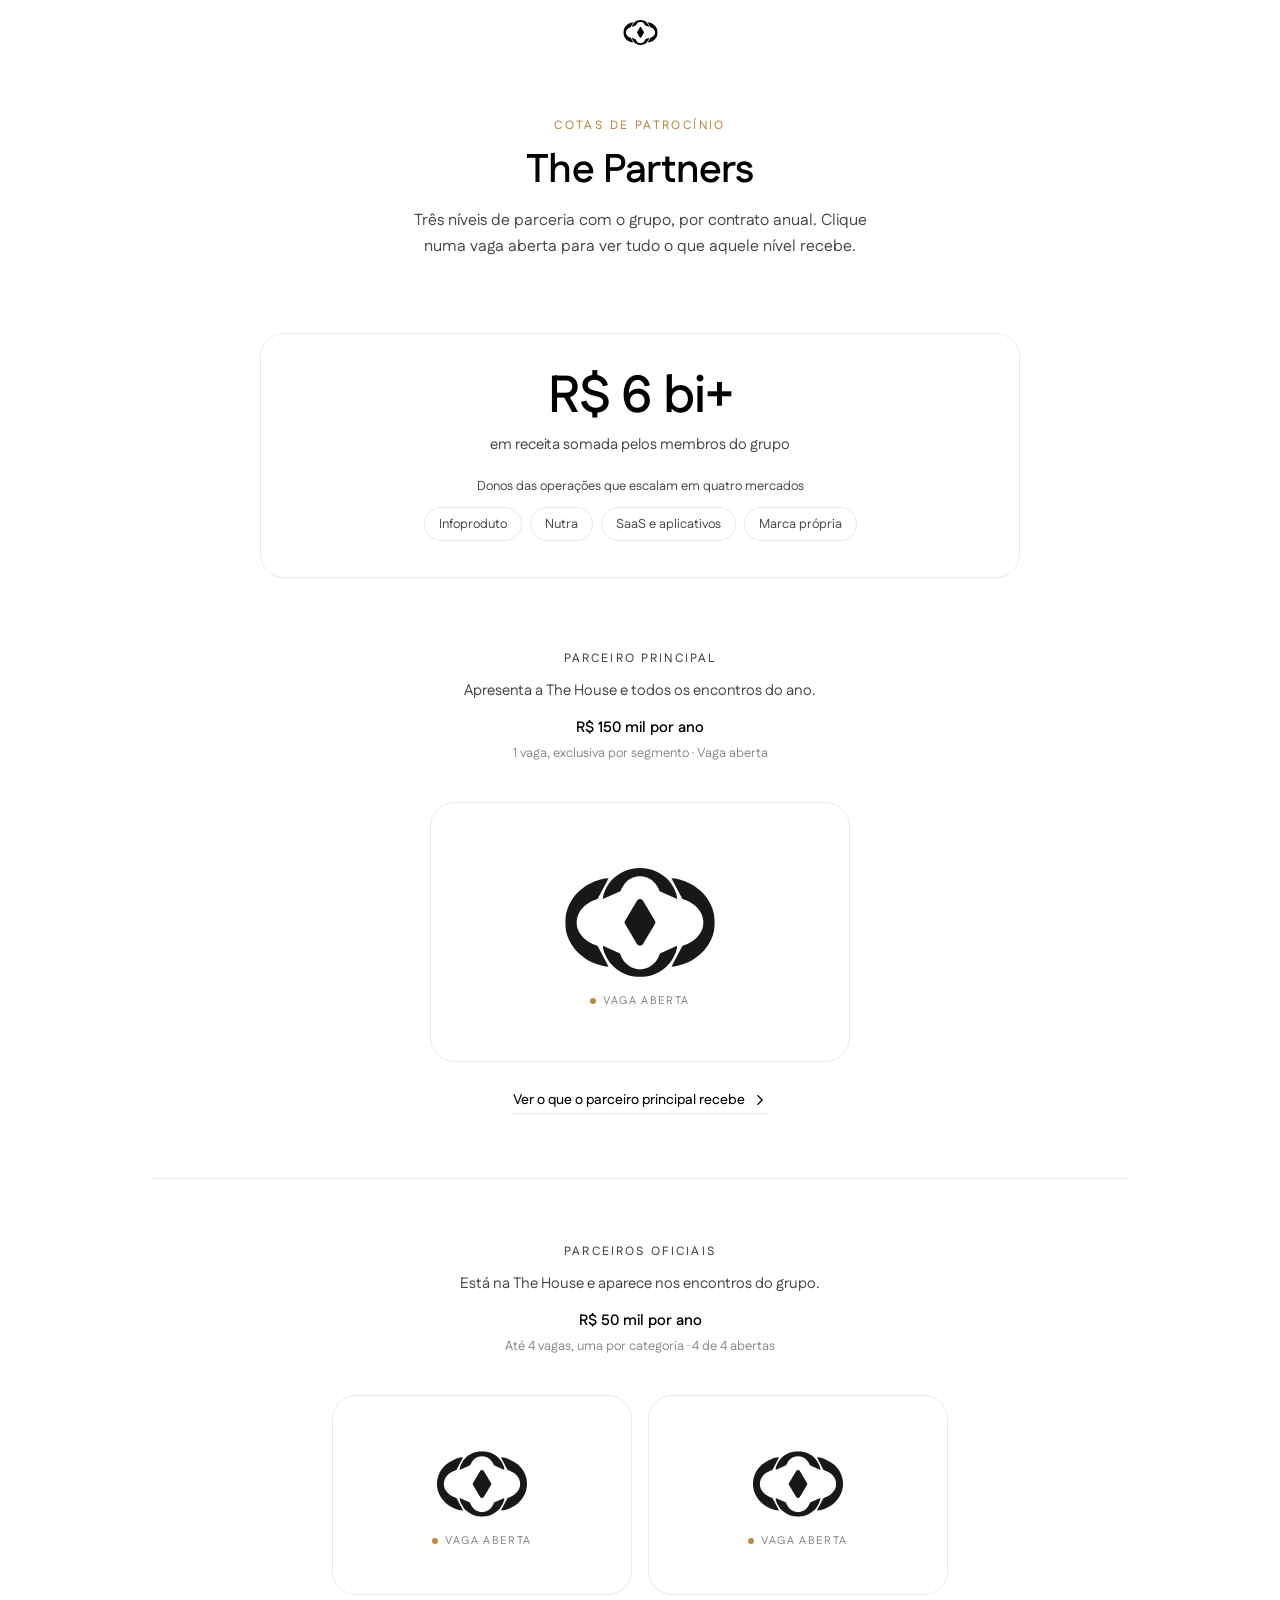
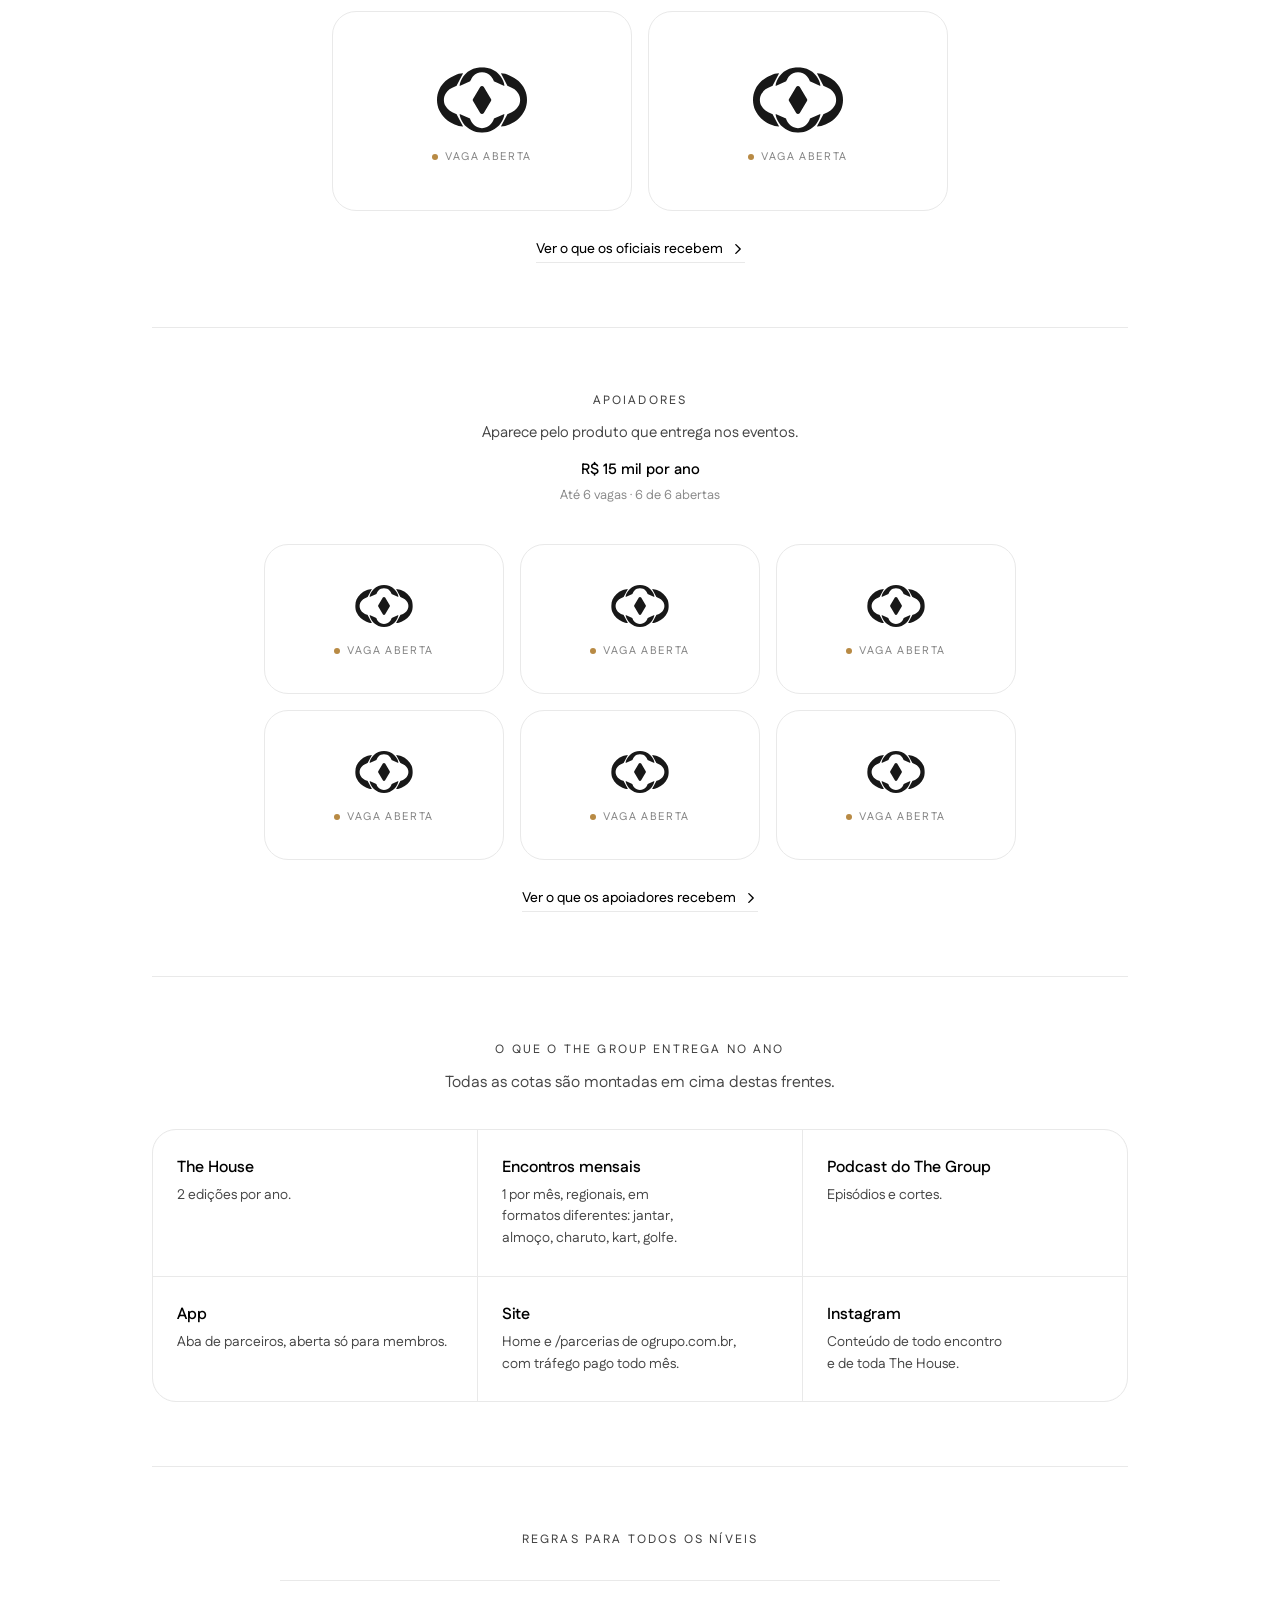
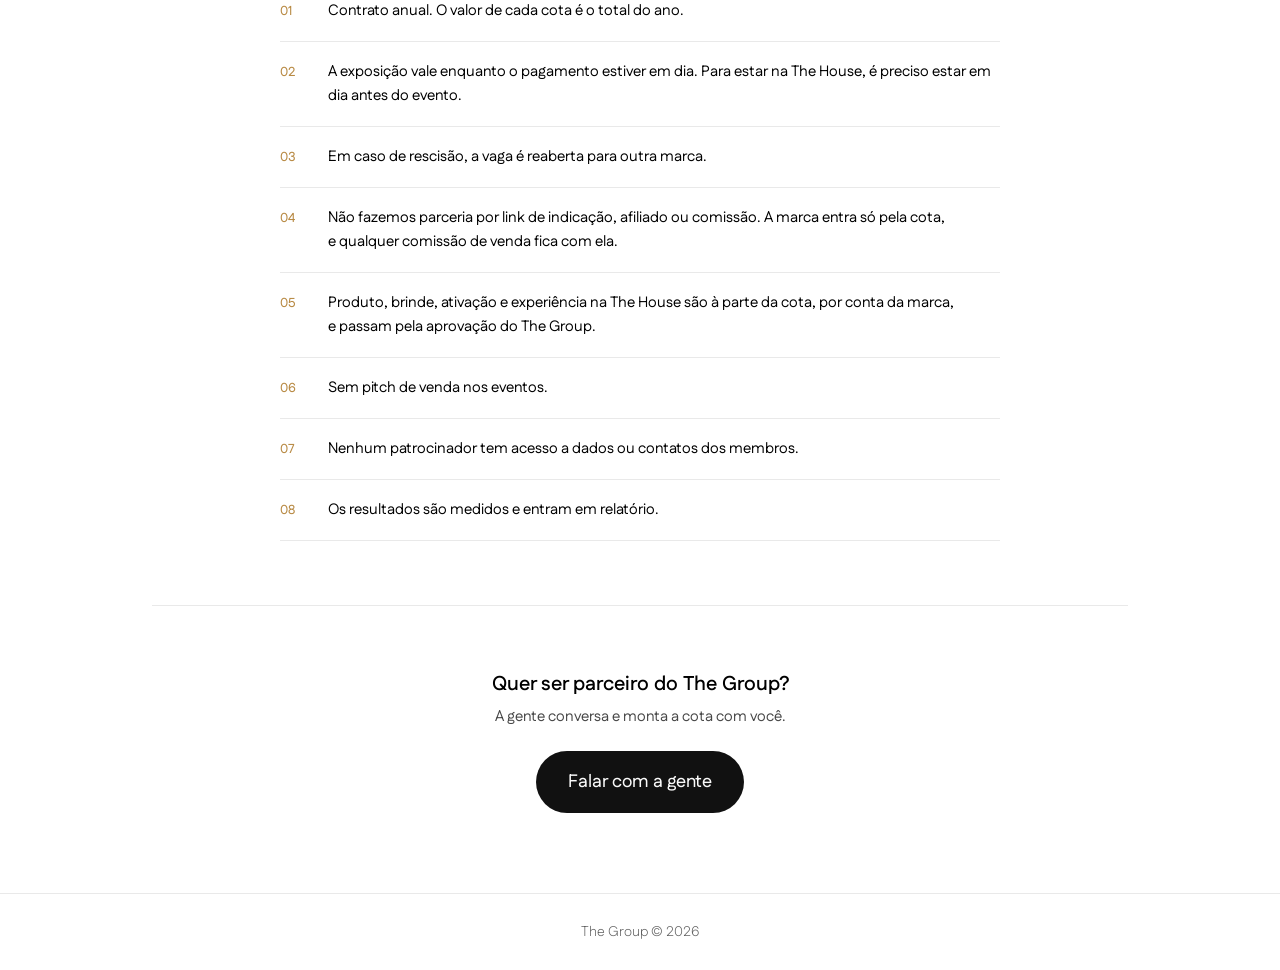
==== commit c03d1ffe: "Audiência: donos de operações em 4 mercados" ====
--- a/index.html
+++ b/index.html
@@ -15,7 +15,7 @@
 <link rel="preconnect" href="https://fonts.googleapis.com">
 <link rel="preconnect" href="https://fonts.gstatic.com" crossorigin>
 <link href="https://fonts.googleapis.com/css2?family=Fustat:wght@200..800&display=swap" rel="stylesheet">
-<link rel="stylesheet" href="./style.css?v=4">
+<link rel="stylesheet" href="./style.css?v=5">
 </head>
 <body data-page="home" data-root="./">
 <svg width="0" height="0" style="position:absolute" aria-hidden="true"><symbol id="tg" viewBox="0 0 59 43"><path d="M30.6908 12.918L35.3902 20.8021C35.6352 21.2154 35.6352 21.7224 35.3902 22.1378L30.6908 30.0177C30.1604 30.9081 28.8354 30.9081 28.3071 30.0177L23.6119 22.1378C23.3627 21.7224 23.3627 21.2154 23.6119 20.8021L28.3071 12.918C28.8375 12.0275 30.1625 12.0275 30.6908 12.918ZM44.1499 30.6866L37.3522 33.6967C37.2776 33.9459 37.1988 34.1973 37.103 34.438C36.6726 35.533 36.0868 36.4958 35.3348 37.3139C34.5871 38.1362 33.7115 38.7816 32.7124 39.2545C31.7133 39.7232 30.6397 39.9554 29.5 39.9554C28.3603 39.9554 27.2867 39.7211 26.2876 39.2545C25.2885 38.7837 24.4129 38.1362 23.6609 37.3139C22.9132 36.4958 22.3231 35.533 21.8971 34.438C21.7991 34.1973 21.7202 33.948 21.6457 33.6967L14.8501 30.6866C14.9375 32.2843 15.3124 33.1833 15.977 34.6084C16.7461 36.2615 17.7984 37.708 19.1362 38.9456C20.474 40.1833 22.027 41.159 23.7951 41.8705C25.5633 42.5799 27.4635 42.9356 29.5 42.9356C31.5365 42.9356 33.4431 42.5778 35.2283 41.8705C37.0135 41.159 38.5664 40.1833 39.8872 38.9456C41.208 37.708 42.2518 36.2615 43.0187 34.6084C43.6833 33.1812 44.0583 32.2843 44.1499 30.6866ZM14.8437 12.2512L21.7565 9.17936C21.8033 9.04302 22.9132 6.71252 23.6609 5.89023C24.4129 5.06795 25.2885 4.42459 26.2876 3.9538C27.2867 3.48514 28.356 3.2508 29.5 3.2508C30.644 3.2508 31.7133 3.48514 32.7124 3.9538C33.7115 4.42459 34.5871 5.06795 35.3348 5.89023C36.0868 6.71252 36.6726 7.67114 37.103 8.7661C37.1562 8.90244 37.1945 9.04302 37.2414 9.17936L44.1541 12.2512C44.0711 10.6322 43.6919 9.72899 43.0208 8.29958C42.2518 6.66566 41.2101 5.22773 39.8893 3.99005C38.5686 2.7481 37.0156 1.77452 35.2304 1.06514C33.4453 0.353625 31.5387 0 29.5021 0C27.4656 0 25.5654 0.353625 23.7973 1.06514C22.0291 1.77452 20.4762 2.7481 19.1384 3.99005C17.8005 5.22773 16.7461 6.66353 15.9792 8.29958C15.3081 9.72899 14.9289 10.6322 14.8459 12.2512H14.8437ZM12.183 30.5204C10.6599 30.0091 9.32845 29.3083 8.18875 28.4179C7.0448 27.5253 6.15008 26.4836 5.49609 25.2928C4.84209 24.1041 4.51617 22.8301 4.51617 21.4689C4.51617 20.1076 4.84209 18.8359 5.49609 17.6451C6.15008 16.4564 7.0448 15.4126 8.18875 14.5221C9.32845 13.6295 10.6599 12.9265 12.183 12.4174C12.3705 12.3556 12.5643 12.3108 12.7561 12.2555L17.1125 4.03051C14.865 4.13063 13.5208 4.57587 11.5354 5.37259C9.26243 6.28861 7.2621 7.53269 5.54297 9.1027C3.82171 10.6748 2.46471 12.5239 1.4784 14.6499C0.49208 16.7759 0 19.0489 0 21.471C0 23.8931 0.49208 26.1576 1.4784 28.2624C2.46471 30.3649 3.82384 32.214 5.54297 33.8053C7.26423 35.4009 9.26243 36.6556 11.5354 37.5674C13.5208 38.3662 14.8672 38.8115 17.1125 38.9137L12.7561 30.6887C12.5643 30.6333 12.3705 30.5843 12.183 30.5225V30.5204ZM46.817 30.5204C48.3401 30.0091 49.6716 29.3083 50.8112 28.4179C51.9552 27.5253 52.8499 26.4836 53.5039 25.2928C54.1579 24.1041 54.4838 22.8301 54.4838 21.4689C54.4838 20.1076 54.1579 18.8359 53.5039 17.6451C52.8499 16.4564 51.9552 15.4126 50.8112 14.5221C49.6716 13.6295 48.3401 12.9265 46.817 12.4174C46.6295 12.3556 46.4357 12.3108 46.2439 12.2555L41.8875 4.03051C44.135 4.13063 45.4792 4.57587 47.4646 5.37259C49.7376 6.28861 51.7379 7.53269 53.457 9.1027C55.1783 10.6748 56.5353 12.5239 57.5216 14.6499C58.5079 16.7759 59 19.0489 59 21.471C59 23.8931 58.5079 26.1576 57.5216 28.2624C56.5353 30.3649 55.1762 32.214 53.457 33.8053C51.7358 35.4009 49.7376 36.6556 47.4646 37.5674C45.4792 38.3662 44.1328 38.8115 41.8875 38.9137L46.2439 30.6887C46.4357 30.6333 46.6295 30.5843 46.817 30.5225V30.5204Z"/></symbol></svg>
@@ -25,6 +25,6 @@
 </header>
 <main id="app"></main>
 <footer><p><a href="https://ogrupo.com.br">The Group</a> © <span id="ano">2026</span></p></footer>
-<script src="./site.js?v=4"></script>
+<script src="./site.js?v=5"></script>
 </body>
 </html>
--- a/style.css
+++ b/style.css
@@ -1,4 +1,4 @@
-/* versão 6 */
+/* versão 7 */
 :root {
   --bg: #ffffff;
   --ink: #000000;
@@ -229,3 +229,4 @@
 .top { position: relative; justify-content: center; }
 .top .back { position: absolute; left: 24px; bottom: 2px; }
 @media (max-width: 380px) { .top .back { font-size: 13px; left: 16px; } }
+.audience .aud-label { font-size: 13px; color: var(--ink-2); margin: 0 auto 12px; text-wrap: balance; }
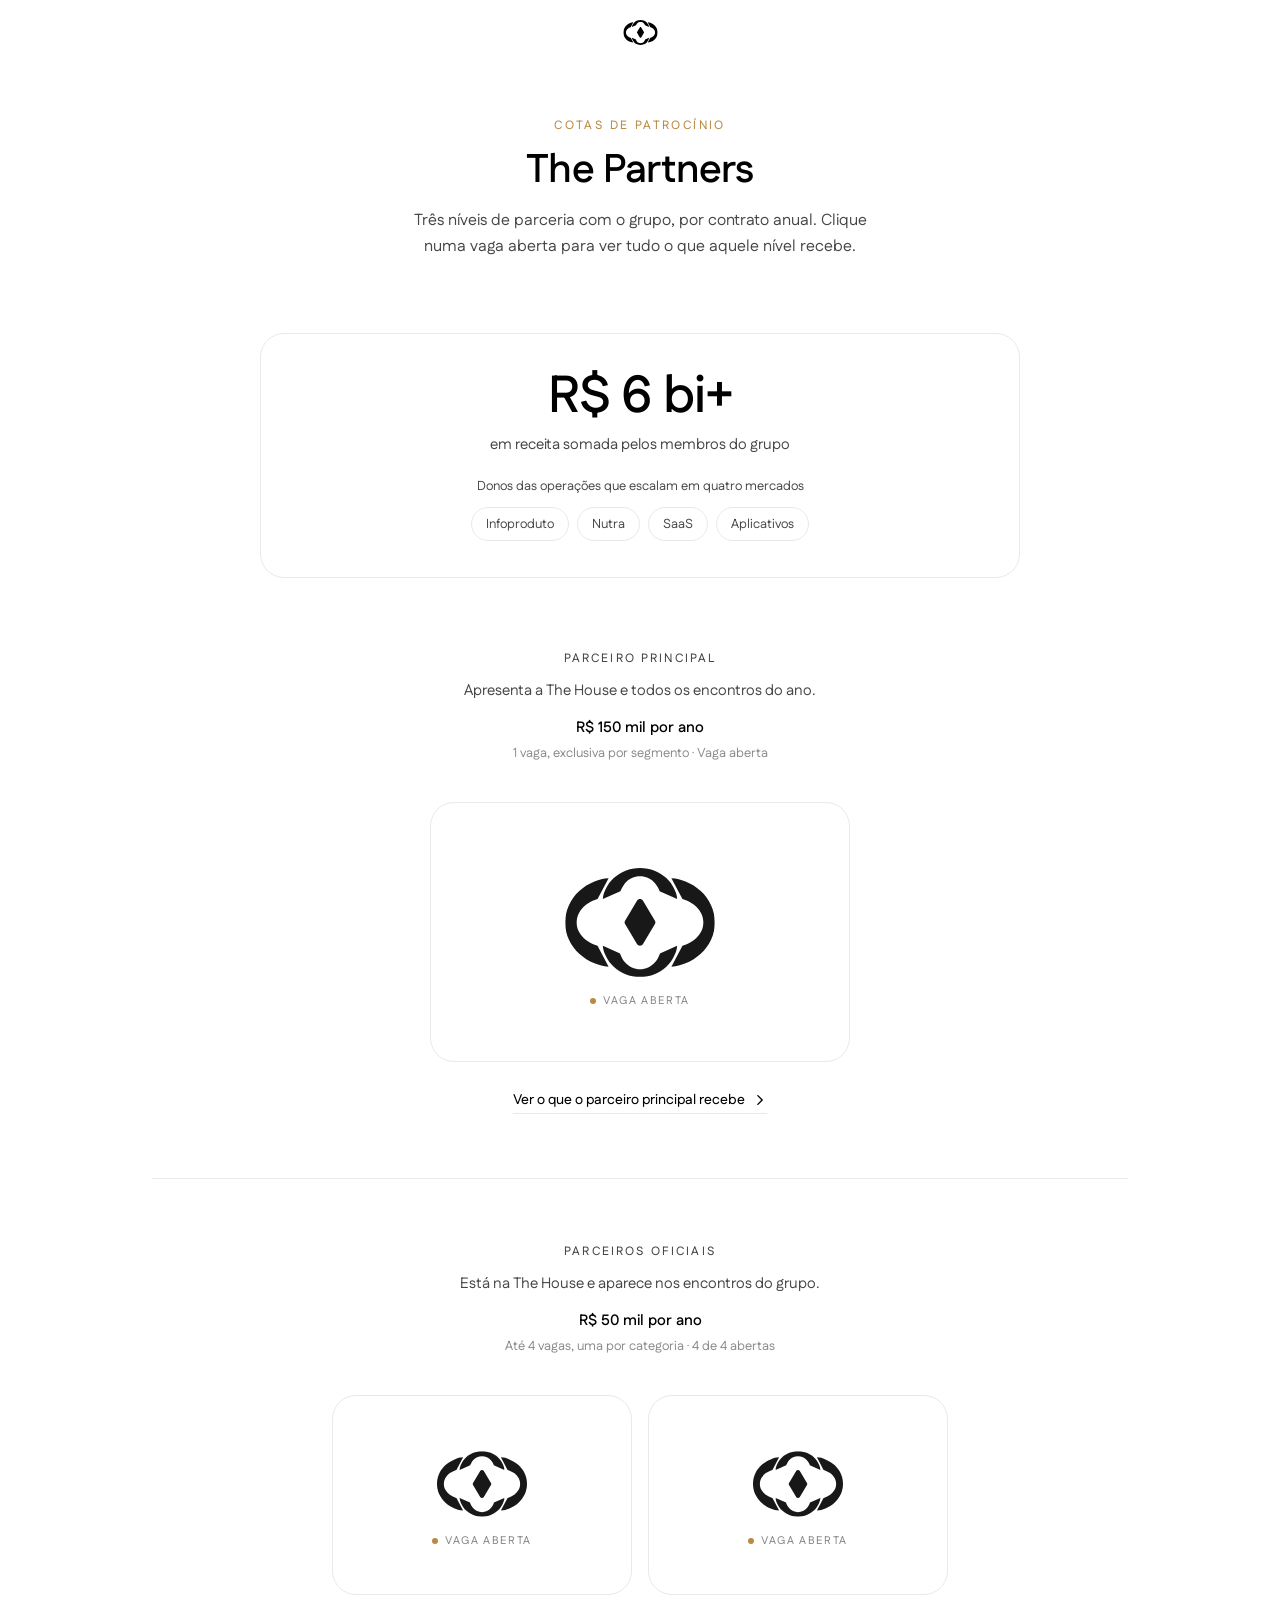
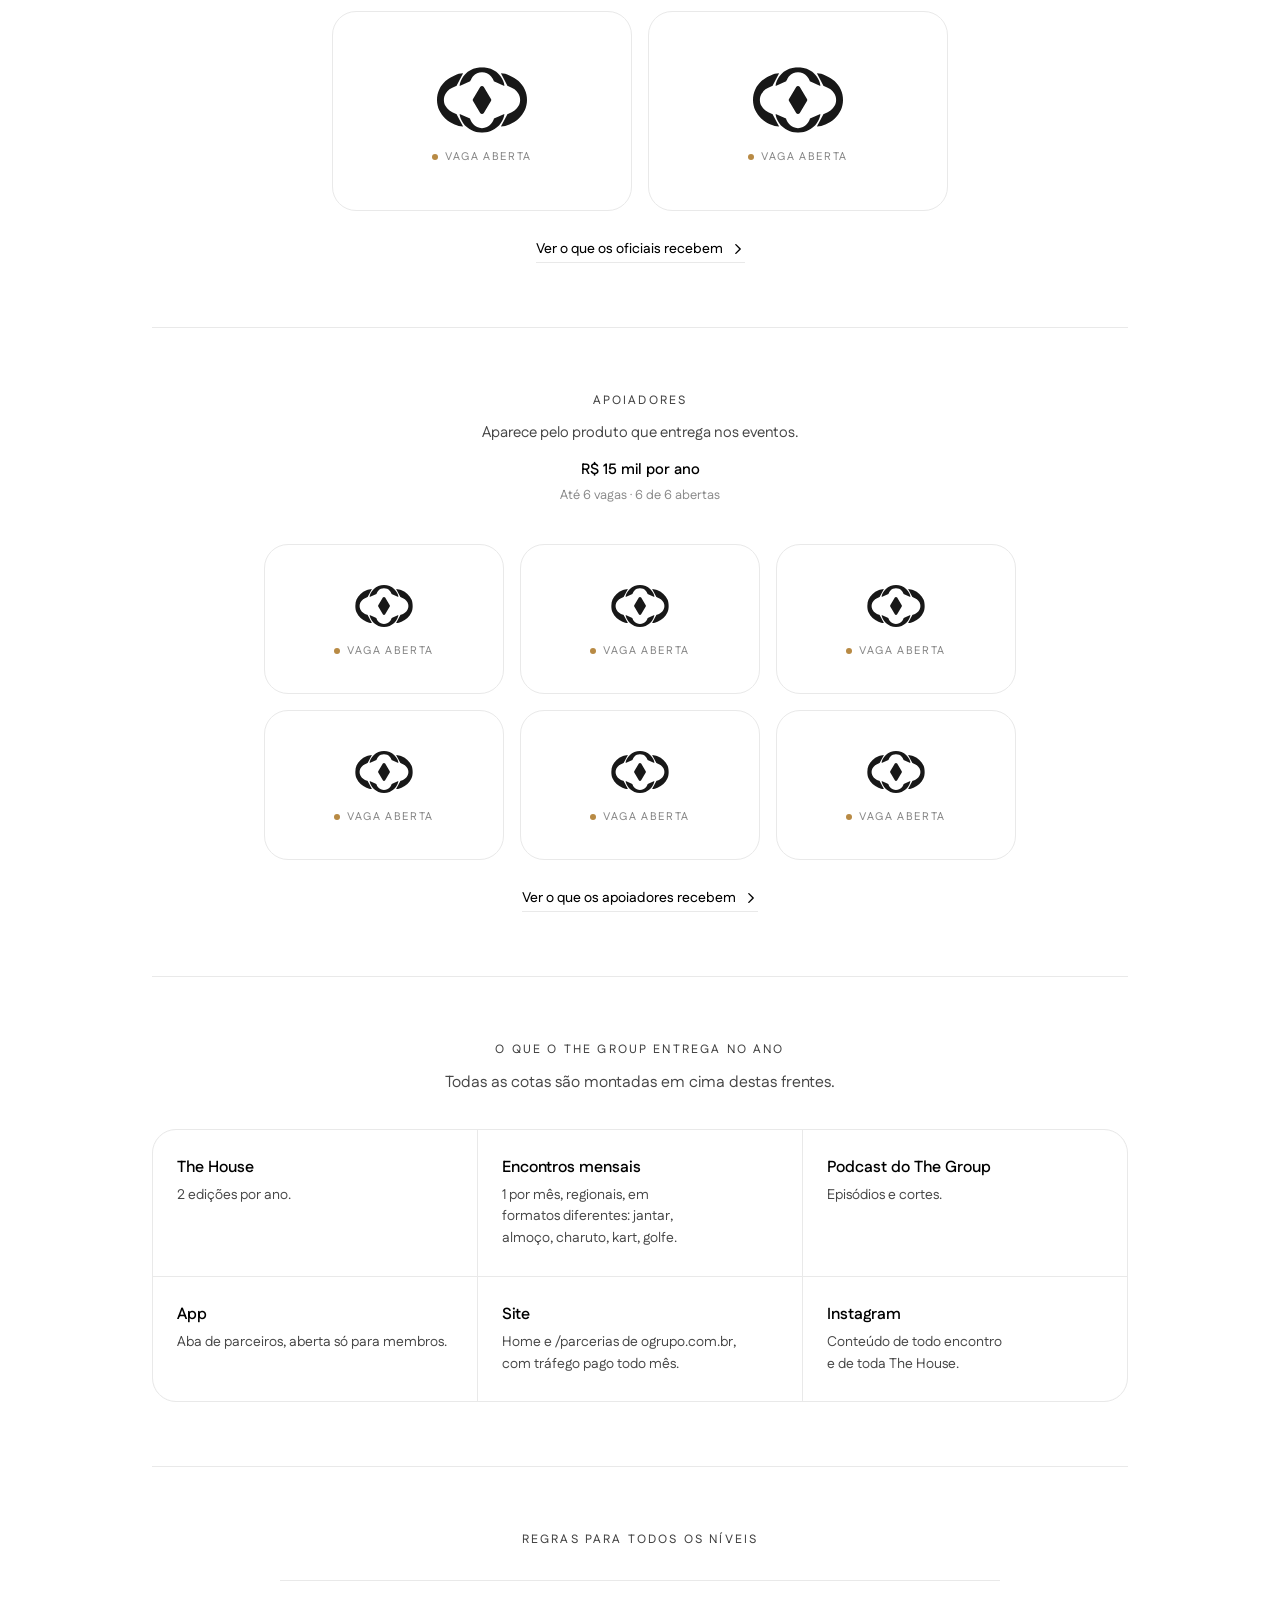
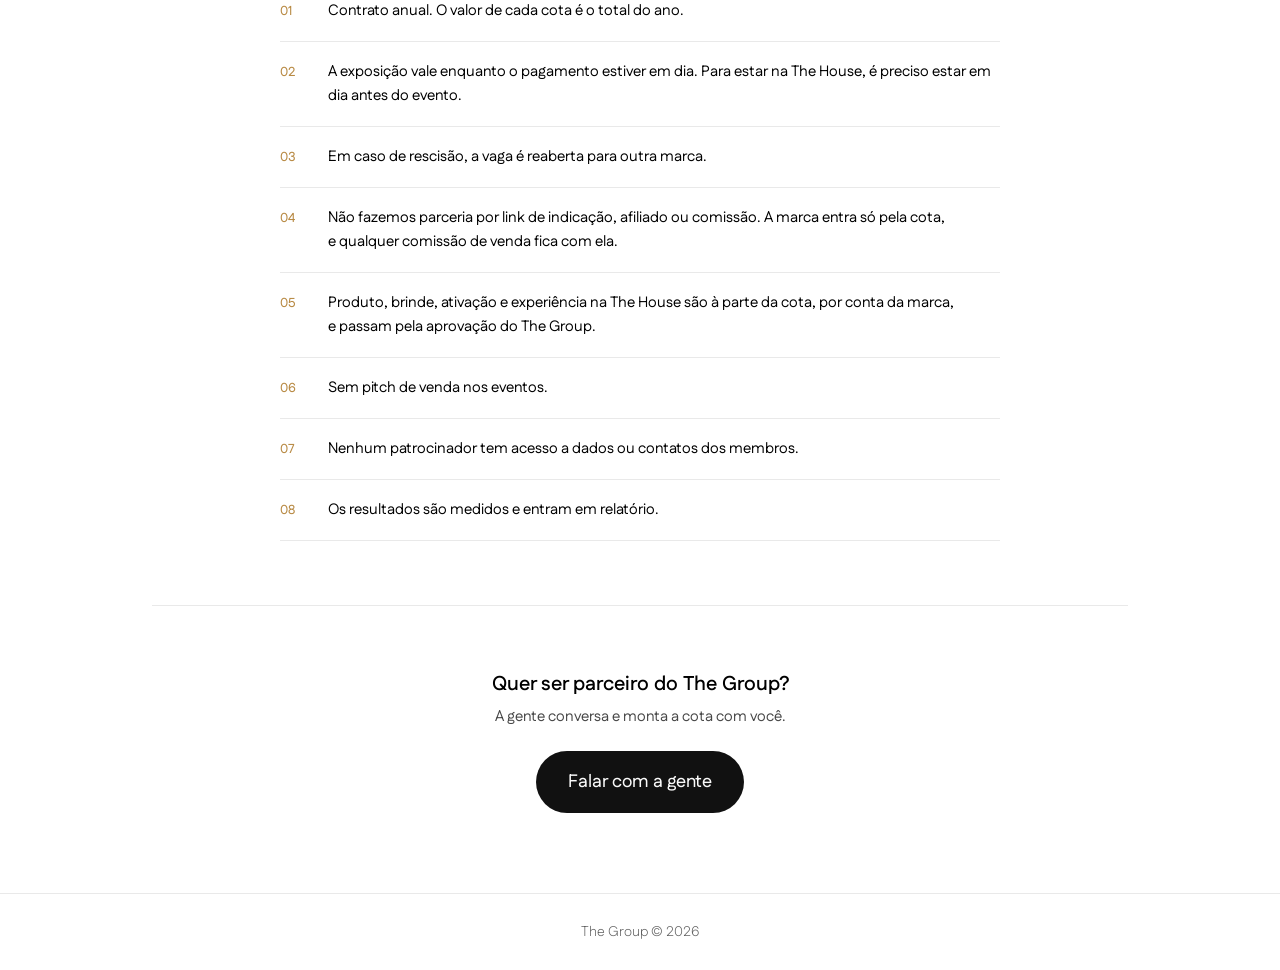
==== commit 5fa3105d: "Quatro mercados: Infoproduto, Nutra, SaaS, Aplicativos" ====
--- a/index.html
+++ b/index.html
@@ -15,7 +15,7 @@
 <link rel="preconnect" href="https://fonts.googleapis.com">
 <link rel="preconnect" href="https://fonts.gstatic.com" crossorigin>
 <link href="https://fonts.googleapis.com/css2?family=Fustat:wght@200..800&display=swap" rel="stylesheet">
-<link rel="stylesheet" href="./style.css?v=5">
+<link rel="stylesheet" href="./style.css?v=6">
 </head>
 <body data-page="home" data-root="./">
 <svg width="0" height="0" style="position:absolute" aria-hidden="true"><symbol id="tg" viewBox="0 0 59 43"><path d="M30.6908 12.918L35.3902 20.8021C35.6352 21.2154 35.6352 21.7224 35.3902 22.1378L30.6908 30.0177C30.1604 30.9081 28.8354 30.9081 28.3071 30.0177L23.6119 22.1378C23.3627 21.7224 23.3627 21.2154 23.6119 20.8021L28.3071 12.918C28.8375 12.0275 30.1625 12.0275 30.6908 12.918ZM44.1499 30.6866L37.3522 33.6967C37.2776 33.9459 37.1988 34.1973 37.103 34.438C36.6726 35.533 36.0868 36.4958 35.3348 37.3139C34.5871 38.1362 33.7115 38.7816 32.7124 39.2545C31.7133 39.7232 30.6397 39.9554 29.5 39.9554C28.3603 39.9554 27.2867 39.7211 26.2876 39.2545C25.2885 38.7837 24.4129 38.1362 23.6609 37.3139C22.9132 36.4958 22.3231 35.533 21.8971 34.438C21.7991 34.1973 21.7202 33.948 21.6457 33.6967L14.8501 30.6866C14.9375 32.2843 15.3124 33.1833 15.977 34.6084C16.7461 36.2615 17.7984 37.708 19.1362 38.9456C20.474 40.1833 22.027 41.159 23.7951 41.8705C25.5633 42.5799 27.4635 42.9356 29.5 42.9356C31.5365 42.9356 33.4431 42.5778 35.2283 41.8705C37.0135 41.159 38.5664 40.1833 39.8872 38.9456C41.208 37.708 42.2518 36.2615 43.0187 34.6084C43.6833 33.1812 44.0583 32.2843 44.1499 30.6866ZM14.8437 12.2512L21.7565 9.17936C21.8033 9.04302 22.9132 6.71252 23.6609 5.89023C24.4129 5.06795 25.2885 4.42459 26.2876 3.9538C27.2867 3.48514 28.356 3.2508 29.5 3.2508C30.644 3.2508 31.7133 3.48514 32.7124 3.9538C33.7115 4.42459 34.5871 5.06795 35.3348 5.89023C36.0868 6.71252 36.6726 7.67114 37.103 8.7661C37.1562 8.90244 37.1945 9.04302 37.2414 9.17936L44.1541 12.2512C44.0711 10.6322 43.6919 9.72899 43.0208 8.29958C42.2518 6.66566 41.2101 5.22773 39.8893 3.99005C38.5686 2.7481 37.0156 1.77452 35.2304 1.06514C33.4453 0.353625 31.5387 0 29.5021 0C27.4656 0 25.5654 0.353625 23.7973 1.06514C22.0291 1.77452 20.4762 2.7481 19.1384 3.99005C17.8005 5.22773 16.7461 6.66353 15.9792 8.29958C15.3081 9.72899 14.9289 10.6322 14.8459 12.2512H14.8437ZM12.183 30.5204C10.6599 30.0091 9.32845 29.3083 8.18875 28.4179C7.0448 27.5253 6.15008 26.4836 5.49609 25.2928C4.84209 24.1041 4.51617 22.8301 4.51617 21.4689C4.51617 20.1076 4.84209 18.8359 5.49609 17.6451C6.15008 16.4564 7.0448 15.4126 8.18875 14.5221C9.32845 13.6295 10.6599 12.9265 12.183 12.4174C12.3705 12.3556 12.5643 12.3108 12.7561 12.2555L17.1125 4.03051C14.865 4.13063 13.5208 4.57587 11.5354 5.37259C9.26243 6.28861 7.2621 7.53269 5.54297 9.1027C3.82171 10.6748 2.46471 12.5239 1.4784 14.6499C0.49208 16.7759 0 19.0489 0 21.471C0 23.8931 0.49208 26.1576 1.4784 28.2624C2.46471 30.3649 3.82384 32.214 5.54297 33.8053C7.26423 35.4009 9.26243 36.6556 11.5354 37.5674C13.5208 38.3662 14.8672 38.8115 17.1125 38.9137L12.7561 30.6887C12.5643 30.6333 12.3705 30.5843 12.183 30.5225V30.5204ZM46.817 30.5204C48.3401 30.0091 49.6716 29.3083 50.8112 28.4179C51.9552 27.5253 52.8499 26.4836 53.5039 25.2928C54.1579 24.1041 54.4838 22.8301 54.4838 21.4689C54.4838 20.1076 54.1579 18.8359 53.5039 17.6451C52.8499 16.4564 51.9552 15.4126 50.8112 14.5221C49.6716 13.6295 48.3401 12.9265 46.817 12.4174C46.6295 12.3556 46.4357 12.3108 46.2439 12.2555L41.8875 4.03051C44.135 4.13063 45.4792 4.57587 47.4646 5.37259C49.7376 6.28861 51.7379 7.53269 53.457 9.1027C55.1783 10.6748 56.5353 12.5239 57.5216 14.6499C58.5079 16.7759 59 19.0489 59 21.471C59 23.8931 58.5079 26.1576 57.5216 28.2624C56.5353 30.3649 55.1762 32.214 53.457 33.8053C51.7358 35.4009 49.7376 36.6556 47.4646 37.5674C45.4792 38.3662 44.1328 38.8115 41.8875 38.9137L46.2439 30.6887C46.4357 30.6333 46.6295 30.5843 46.817 30.5225V30.5204Z"/></symbol></svg>
@@ -25,6 +25,6 @@
 </header>
 <main id="app"></main>
 <footer><p><a href="https://ogrupo.com.br">The Group</a> © <span id="ano">2026</span></p></footer>
-<script src="./site.js?v=5"></script>
+<script src="./site.js?v=6"></script>
 </body>
 </html>
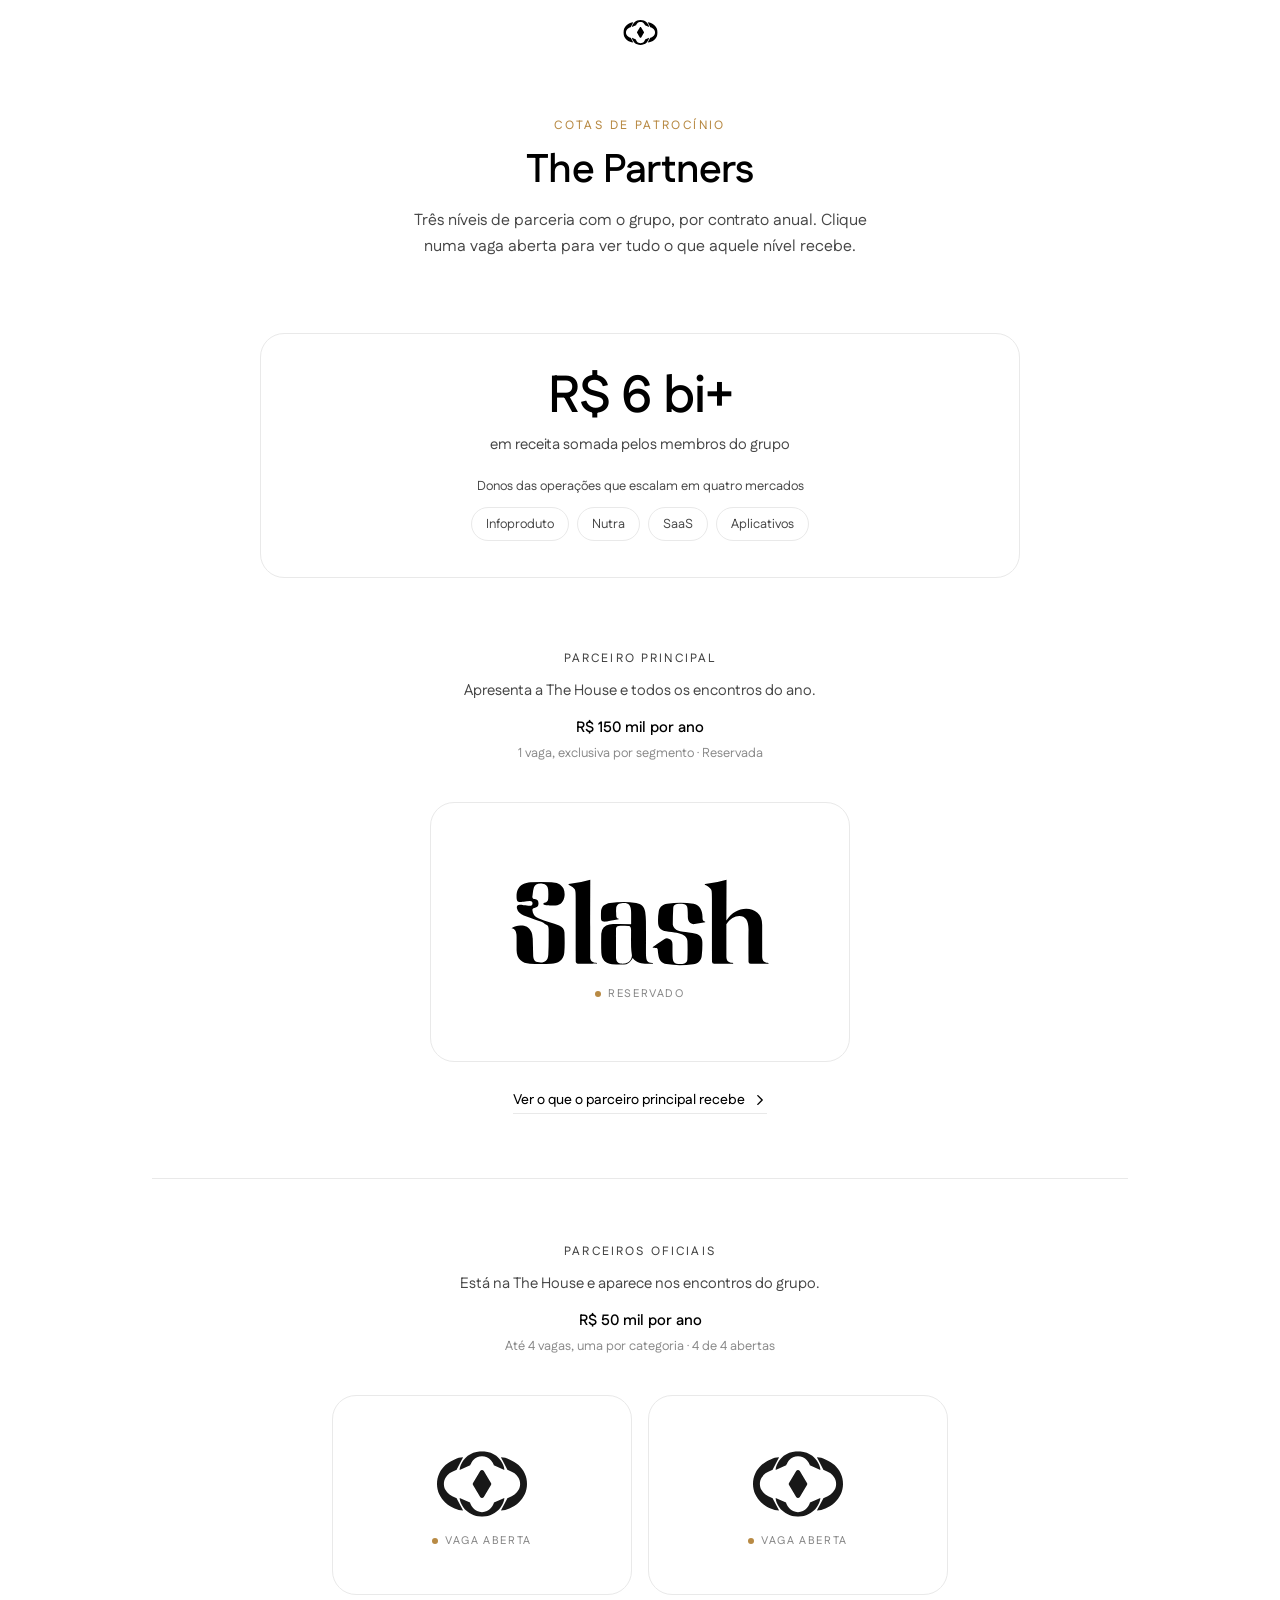
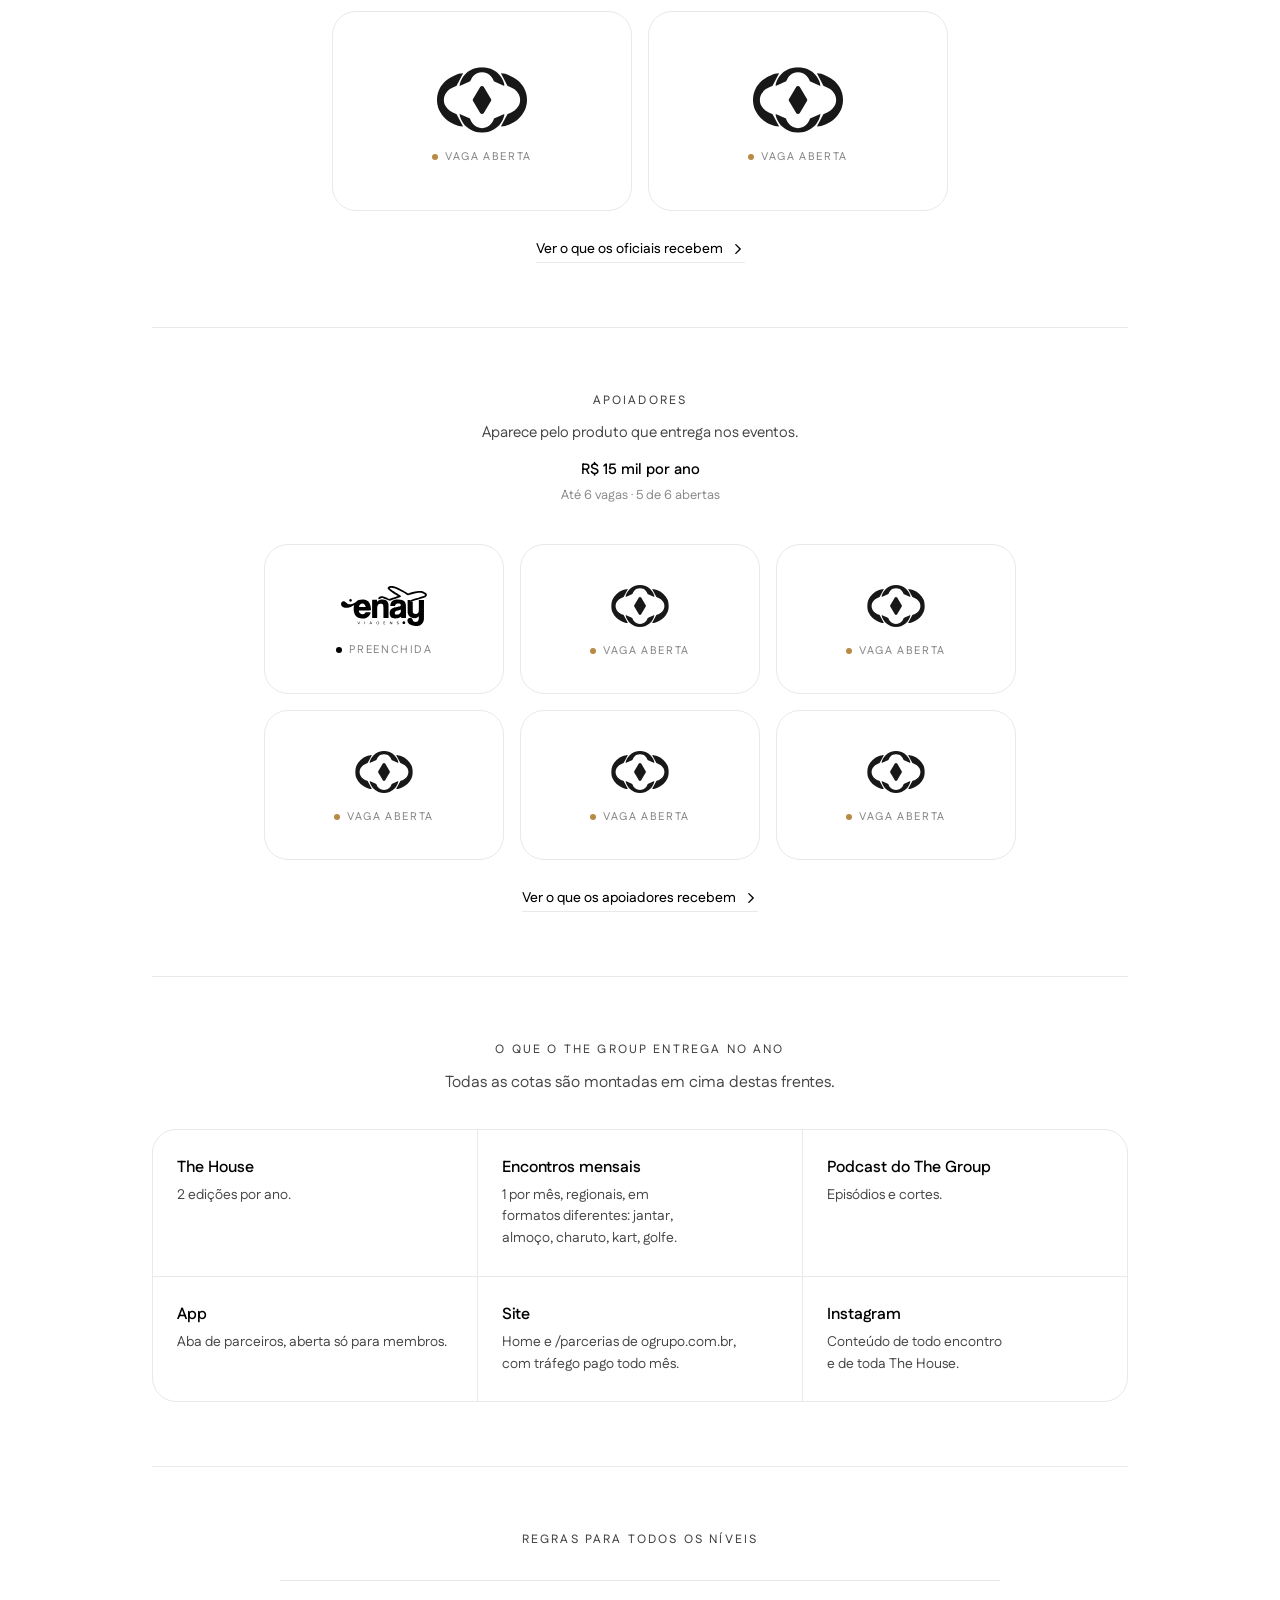
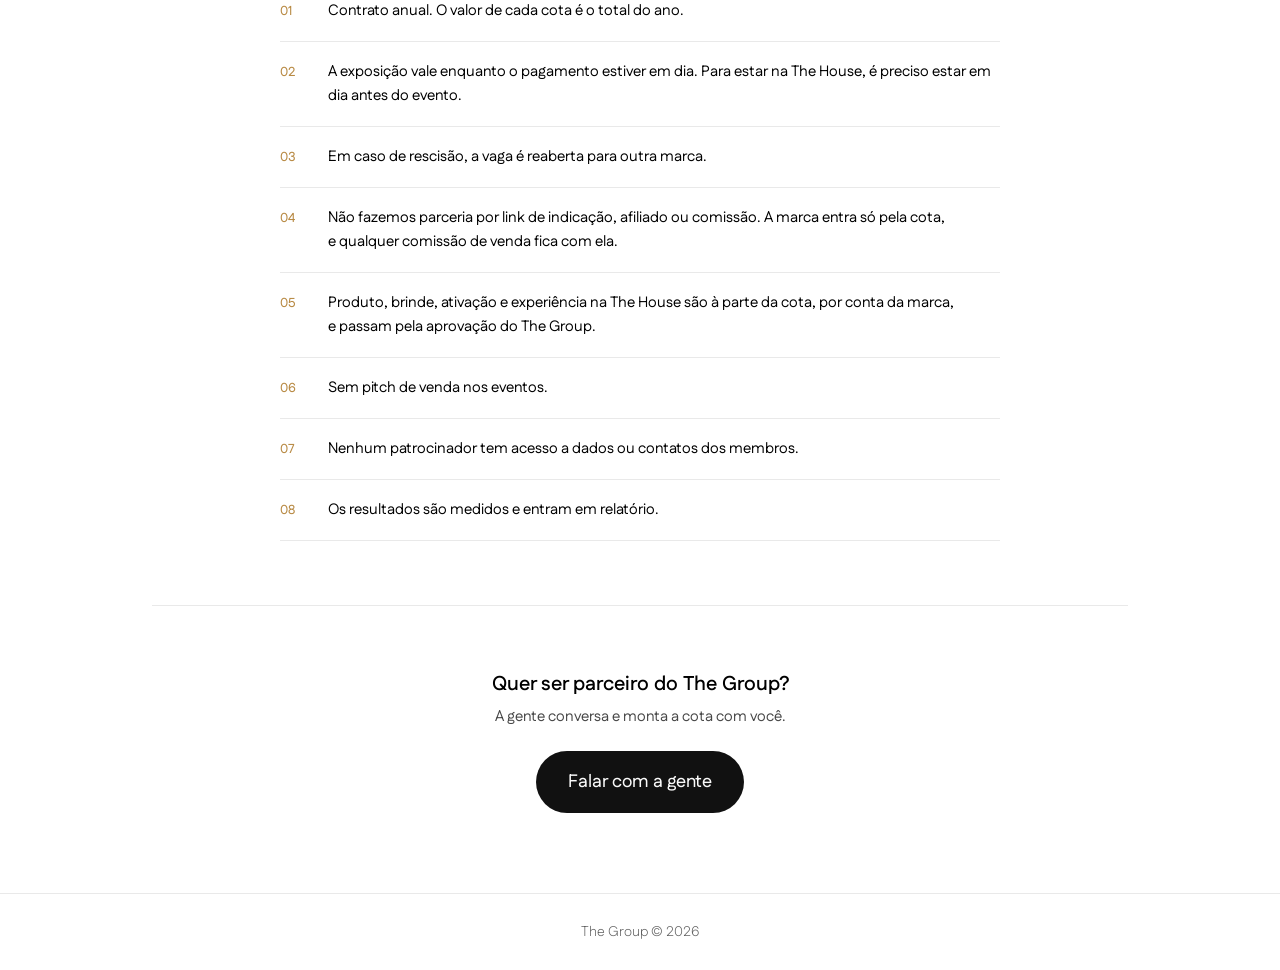
==== commit a2cd7ebd: "Enay apoiador, Slash reservado no principal" ====
--- a/index.html
+++ b/index.html
@@ -15,7 +15,7 @@
 <link rel="preconnect" href="https://fonts.googleapis.com">
 <link rel="preconnect" href="https://fonts.gstatic.com" crossorigin>
 <link href="https://fonts.googleapis.com/css2?family=Fustat:wght@200..800&display=swap" rel="stylesheet">
-<link rel="stylesheet" href="./style.css?v=6">
+<link rel="stylesheet" href="./style.css?v=7">
 </head>
 <body data-page="home" data-root="./">
 <svg width="0" height="0" style="position:absolute" aria-hidden="true"><symbol id="tg" viewBox="0 0 59 43"><path d="M30.6908 12.918L35.3902 20.8021C35.6352 21.2154 35.6352 21.7224 35.3902 22.1378L30.6908 30.0177C30.1604 30.9081 28.8354 30.9081 28.3071 30.0177L23.6119 22.1378C23.3627 21.7224 23.3627 21.2154 23.6119 20.8021L28.3071 12.918C28.8375 12.0275 30.1625 12.0275 30.6908 12.918ZM44.1499 30.6866L37.3522 33.6967C37.2776 33.9459 37.1988 34.1973 37.103 34.438C36.6726 35.533 36.0868 36.4958 35.3348 37.3139C34.5871 38.1362 33.7115 38.7816 32.7124 39.2545C31.7133 39.7232 30.6397 39.9554 29.5 39.9554C28.3603 39.9554 27.2867 39.7211 26.2876 39.2545C25.2885 38.7837 24.4129 38.1362 23.6609 37.3139C22.9132 36.4958 22.3231 35.533 21.8971 34.438C21.7991 34.1973 21.7202 33.948 21.6457 33.6967L14.8501 30.6866C14.9375 32.2843 15.3124 33.1833 15.977 34.6084C16.7461 36.2615 17.7984 37.708 19.1362 38.9456C20.474 40.1833 22.027 41.159 23.7951 41.8705C25.5633 42.5799 27.4635 42.9356 29.5 42.9356C31.5365 42.9356 33.4431 42.5778 35.2283 41.8705C37.0135 41.159 38.5664 40.1833 39.8872 38.9456C41.208 37.708 42.2518 36.2615 43.0187 34.6084C43.6833 33.1812 44.0583 32.2843 44.1499 30.6866ZM14.8437 12.2512L21.7565 9.17936C21.8033 9.04302 22.9132 6.71252 23.6609 5.89023C24.4129 5.06795 25.2885 4.42459 26.2876 3.9538C27.2867 3.48514 28.356 3.2508 29.5 3.2508C30.644 3.2508 31.7133 3.48514 32.7124 3.9538C33.7115 4.42459 34.5871 5.06795 35.3348 5.89023C36.0868 6.71252 36.6726 7.67114 37.103 8.7661C37.1562 8.90244 37.1945 9.04302 37.2414 9.17936L44.1541 12.2512C44.0711 10.6322 43.6919 9.72899 43.0208 8.29958C42.2518 6.66566 41.2101 5.22773 39.8893 3.99005C38.5686 2.7481 37.0156 1.77452 35.2304 1.06514C33.4453 0.353625 31.5387 0 29.5021 0C27.4656 0 25.5654 0.353625 23.7973 1.06514C22.0291 1.77452 20.4762 2.7481 19.1384 3.99005C17.8005 5.22773 16.7461 6.66353 15.9792 8.29958C15.3081 9.72899 14.9289 10.6322 14.8459 12.2512H14.8437ZM12.183 30.5204C10.6599 30.0091 9.32845 29.3083 8.18875 28.4179C7.0448 27.5253 6.15008 26.4836 5.49609 25.2928C4.84209 24.1041 4.51617 22.8301 4.51617 21.4689C4.51617 20.1076 4.84209 18.8359 5.49609 17.6451C6.15008 16.4564 7.0448 15.4126 8.18875 14.5221C9.32845 13.6295 10.6599 12.9265 12.183 12.4174C12.3705 12.3556 12.5643 12.3108 12.7561 12.2555L17.1125 4.03051C14.865 4.13063 13.5208 4.57587 11.5354 5.37259C9.26243 6.28861 7.2621 7.53269 5.54297 9.1027C3.82171 10.6748 2.46471 12.5239 1.4784 14.6499C0.49208 16.7759 0 19.0489 0 21.471C0 23.8931 0.49208 26.1576 1.4784 28.2624C2.46471 30.3649 3.82384 32.214 5.54297 33.8053C7.26423 35.4009 9.26243 36.6556 11.5354 37.5674C13.5208 38.3662 14.8672 38.8115 17.1125 38.9137L12.7561 30.6887C12.5643 30.6333 12.3705 30.5843 12.183 30.5225V30.5204ZM46.817 30.5204C48.3401 30.0091 49.6716 29.3083 50.8112 28.4179C51.9552 27.5253 52.8499 26.4836 53.5039 25.2928C54.1579 24.1041 54.4838 22.8301 54.4838 21.4689C54.4838 20.1076 54.1579 18.8359 53.5039 17.6451C52.8499 16.4564 51.9552 15.4126 50.8112 14.5221C49.6716 13.6295 48.3401 12.9265 46.817 12.4174C46.6295 12.3556 46.4357 12.3108 46.2439 12.2555L41.8875 4.03051C44.135 4.13063 45.4792 4.57587 47.4646 5.37259C49.7376 6.28861 51.7379 7.53269 53.457 9.1027C55.1783 10.6748 56.5353 12.5239 57.5216 14.6499C58.5079 16.7759 59 19.0489 59 21.471C59 23.8931 58.5079 26.1576 57.5216 28.2624C56.5353 30.3649 55.1762 32.214 53.457 33.8053C51.7358 35.4009 49.7376 36.6556 47.4646 37.5674C45.4792 38.3662 44.1328 38.8115 41.8875 38.9137L46.2439 30.6887C46.4357 30.6333 46.6295 30.5843 46.817 30.5225V30.5204Z"/></symbol></svg>
@@ -25,6 +25,6 @@
 </header>
 <main id="app"></main>
 <footer><p><a href="https://ogrupo.com.br">The Group</a> © <span id="ano">2026</span></p></footer>
-<script src="./site.js?v=6"></script>
+<script src="./site.js?v=7"></script>
 </body>
 </html>
--- a/style.css
+++ b/style.css
@@ -1,4 +1,4 @@
-/* versão 7 */
+/* versão 8 */
 :root {
   --bg: #ffffff;
   --ink: #000000;
@@ -230,3 +230,4 @@
 .top .back { position: absolute; left: 24px; bottom: 2px; }
 @media (max-width: 380px) { .top .back { font-size: 13px; left: 16px; } }
 .audience .aud-label { font-size: 13px; color: var(--ink-2); margin: 0 auto 12px; text-wrap: balance; }
+.slot.reserved .state i { background: var(--gold); }
